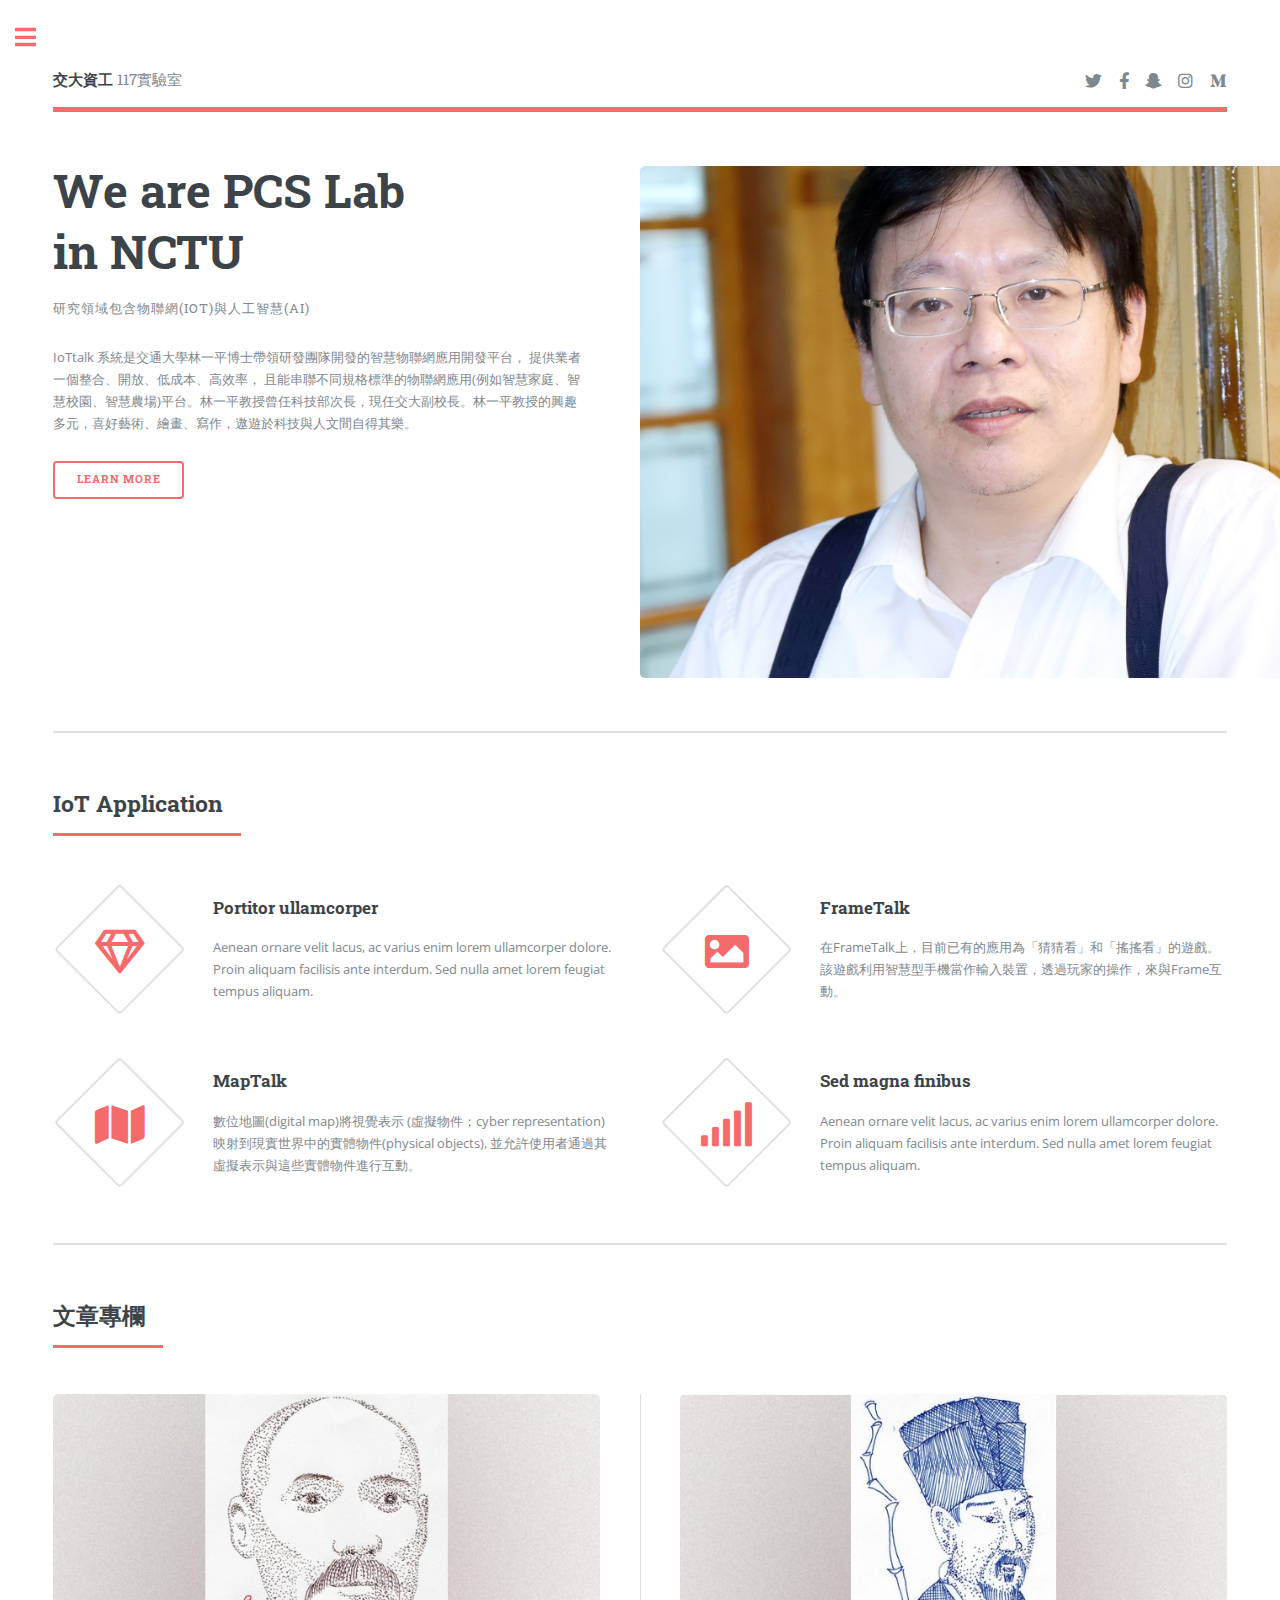
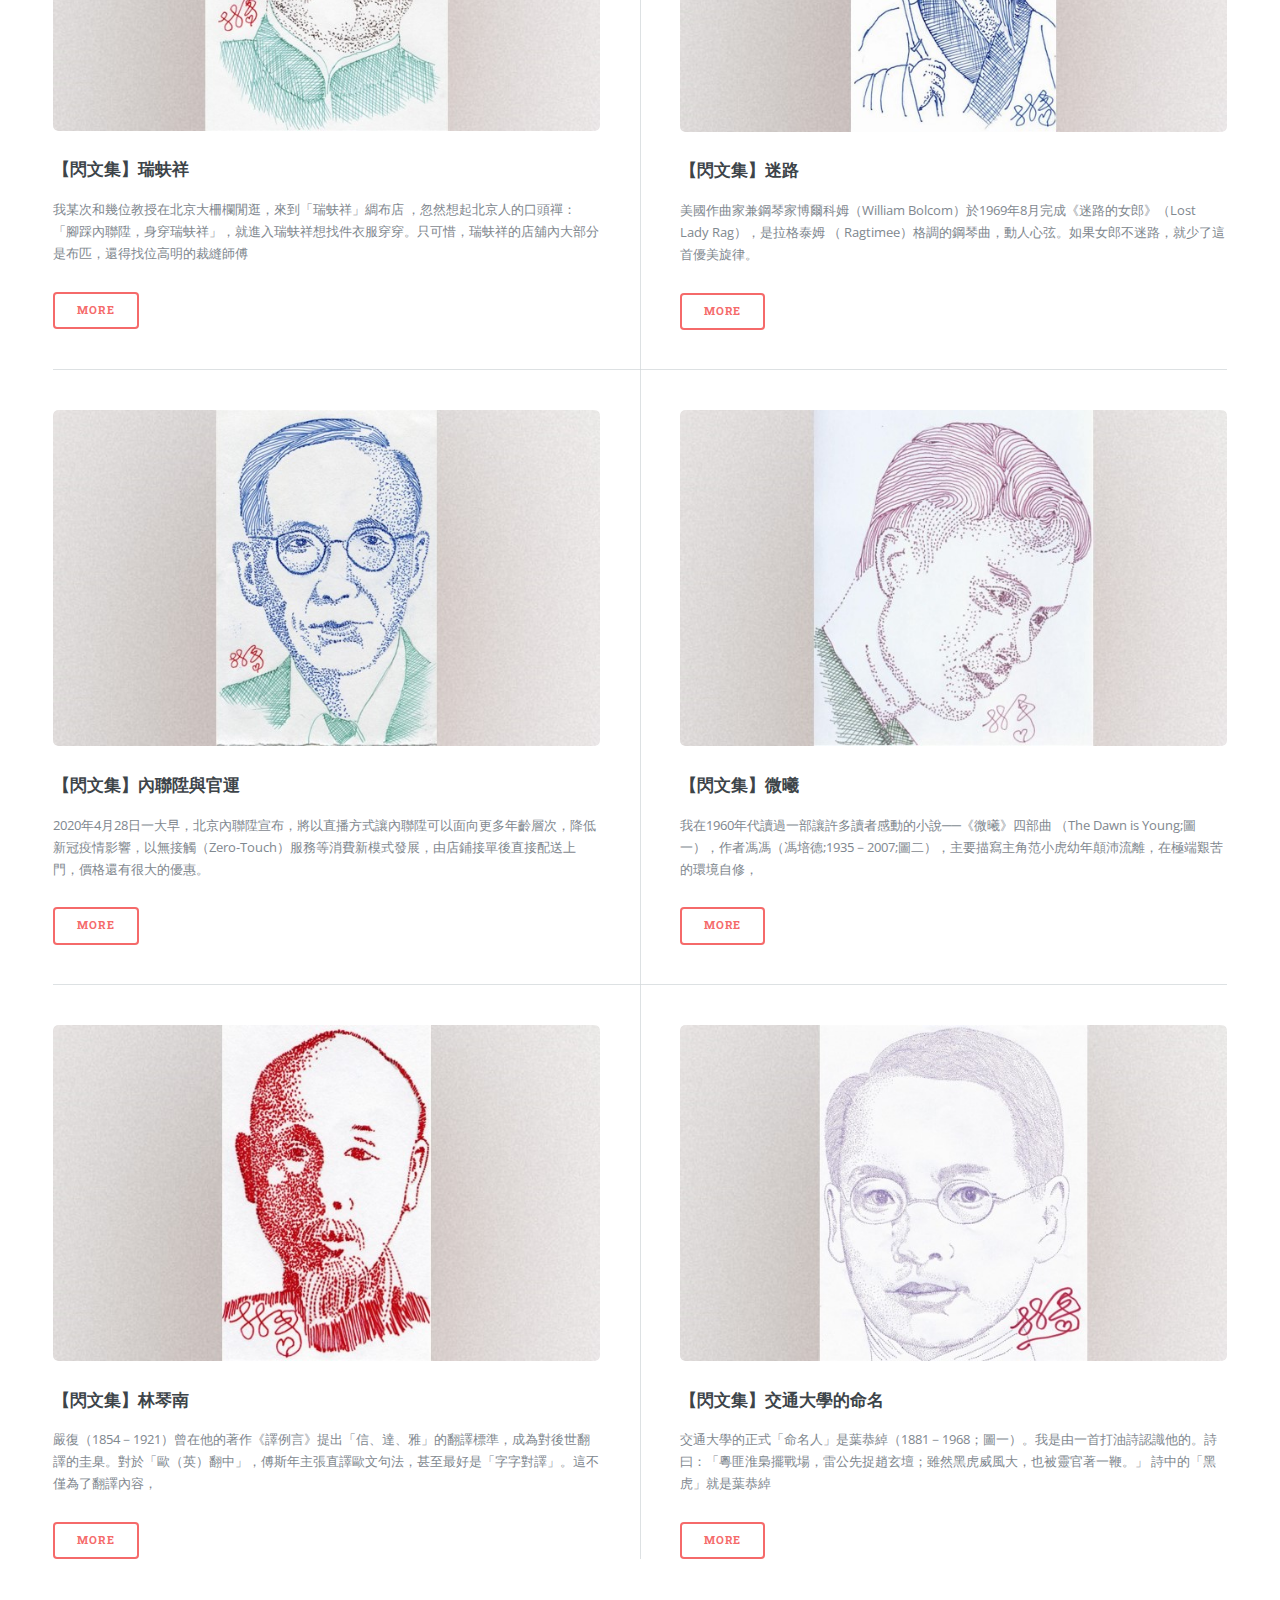
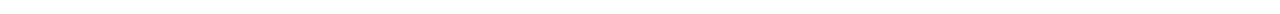
==== html5up-editorial/index.html @ 846e06b4 "lab web demo" ====
<!DOCTYPE HTML>
<!--
	Editorial by HTML5 UP
	html5up.net | @ajlkn
	Free for personal and commercial use under the CCA 3.0 license (html5up.net/license)
-->
<html>
	<head>
		<title>Lab117 Website</title>
		<meta charset="utf-8" />
		<meta name="viewport" content="width=device-width, initial-scale=1, user-scalable=no" />
		<link rel="stylesheet" href="assets/css/main.css" />
	</head>
	<body class="is-preload">

		<!-- Wrapper -->
			<div id="wrapper">

				<!-- Main -->
					<div id="main">
						<div class="inner">

							<!-- Header -->
								<header id="header">
									<a href="index.html" class="logo"><strong>交大資工</strong> 117實驗室</a>
									<ul class="icons">
										<li><a href="#" class="icon brands fa-twitter"><span class="label">Twitter</span></a></li>
										<li><a href="#" class="icon brands fa-facebook-f"><span class="label">Facebook</span></a></li>
										<li><a href="#" class="icon brands fa-snapchat-ghost"><span class="label">Snapchat</span></a></li>
										<li><a href="#" class="icon brands fa-instagram"><span class="label">Instagram</span></a></li>
										<li><a href="#" class="icon brands fa-medium-m"><span class="label">Medium</span></a></li>
									</ul>
								</header>

							<!-- Banner -->
								<section id="banner">
									<div class="content">
										<header>
											<h1>We are PCS Lab<br />
											in NCTU</h1>
											<p>研究領域包含物聯網(IoT)與人工智慧(AI)</p>
										</header>
										<p>IoTtalk 系統是交通大學林一平博士帶領研發團隊開發的智慧物聯網應用開發平台， 提供業者一個整合、開放、低成本、高效率， 且能串聯不同規格標準的物聯網應用(例如智慧家庭、智慧校園、智慧農場)平台。林一平教授曾任科技部次長，現任交大副校長。林一平教授的興趣多元，喜好藝術、繪畫、寫作，遨遊於科技與人文間自得其樂。</p>
										<ul class="actions">
											<li><a href="https://iottalk.vip/0/" class="button big">Learn More</a></li>
										</ul>
									</div>
									<span class="image object">
										<!--img src="images/pic10.jpg" style="width:736px;height:512px" alt="" /-->
										<img src="images/liny.jpg" style="width:736px;height:512px" alt="" />
									</span>
								</section>

							<!-- Section -->
								<section>
									<header class="major">
										<h2>IoT Application</h2>
									</header>
									<div class="features">
										<article>
											<span class="icon fa-gem"></span>
											<div class="content">
												<h3>Portitor ullamcorper</h3>
												<p>Aenean ornare velit lacus, ac varius enim lorem ullamcorper dolore. Proin aliquam facilisis ante interdum. Sed nulla amet lorem feugiat tempus aliquam.</p>
											</div>
										</article>
										<article>
											<span class="icon solid fa-image"></span>
											<div class="content">
												<h3>FrameTalk</h3>
												<p>在FrameTalk上，目前已有的應用為「猜猜看」和「搖搖看」的遊戲。該遊戲利用智慧型手機當作輸入裝置，透過玩家的操作，來與Frame互動。</p>
											</div>
										</article>
										<article>
											<span class="icon solid fa-map"></span>
											<div class="content">
												<h3>MapTalk</h3>
												<p>數位地圖(digital map)將視覺表示 (虛擬物件；cyber representation) 映射到現實世界中的實體物件(physical objects), 並允許使用者通過其虛擬表示與這些實體物件進行互動。</p>
											</div>
										</article>
										<article>
											<span class="icon solid fa-signal"></span>
											<div class="content">
												<h3>Sed magna finibus</h3>
												<p>Aenean ornare velit lacus, ac varius enim lorem ullamcorper dolore. Proin aliquam facilisis ante interdum. Sed nulla amet lorem feugiat tempus aliquam.</p>
											</div>
										</article>
									</div>
								</section>

							<!-- Section -->
								<section>
									<header class="major">
										<h2>文章專欄</h2>
									</header>
									<div class="posts">
										<article>
											<a href="https://www.merit-times.com.tw/NewsPage.aspx?unid=592078" class="image"><img src="images/article1.jpg" alt="" /></a>
											<h3>【閃文集】瑞蚨祥</h3>
											<p>我某次和幾位教授在北京大柵欄閒逛，來到「瑞蚨祥」綢布店 ，忽然想起北京人的口頭禪：「腳踩內聯陞，身穿瑞蚨祥」，就進入瑞蚨祥想找件衣服穿穿。只可惜，瑞蚨祥的店舖內大部分是布匹，還得找位高明的裁縫師傅</p>
											<ul class="actions">
												<li><a href="https://www.merit-times.com.tw/NewsPage.aspx?unid=592078" class="button">More</a></li>
											</ul>
										</article>
										<article>
											<a href="https://www.merit-times.com.tw/NewsPage.aspx?unid=591292" class="image"><img src="images/article2.jpg" alt="" /></a>
											<h3>【閃文集】迷路</h3>
											<p>美國作曲家兼鋼琴家博爾科姆（William Bolcom）於1969年8月完成《迷路的女郎》（Lost Lady Rag），是拉格泰姆 （ Ragtimee）格調的鋼琴曲，動人心弦。如果女郎不迷路，就少了這首優美旋律。</p>
											<ul class="actions">
												<li><a href="https://www.merit-times.com.tw/NewsPage.aspx?unid=591292" class="button">More</a></li>
											</ul>
										</article>
										<article>
											<a href="https://www.merit-times.com.tw/NewsPage.aspx?unid=590619" class="image"><img src="images/article3.jpg" alt="" /></a>
											<h3>【閃文集】內聯陞與官運</h3>
											<p>2020年4月28日一大早，北京內聯陞宣布，將以直播方式讓內聯陞可以面向更多年齡層次，降低新冠疫情影響，以無接觸（Zero-Touch）服務等消費新模式發展，由店鋪接單後直接配送上門，價格還有很大的優惠。</p>
											<ul class="actions">
												<li><a href="https://www.merit-times.com.tw/NewsPage.aspx?unid=590619" class="button">More</a></li>
											</ul>
										</article>
										<article>
											<a href="https://www.merit-times.com.tw/NewsPage.aspx?unid=589877" class="image"><img src="images/article4.jpg" alt="" /></a>
											<h3>【閃文集】微曦</h3>
											<p>我在1960年代讀過一部讓許多讀者感動的小說──《微曦》四部曲 （The Dawn is Young;圖一），作者馮馮（馮培德;1935－2007;圖二），主要描寫主角范小虎幼年顛沛流離，在極端艱苦的環境自修，</p>
											<ul class="actions">
												<li><a href="https://www.merit-times.com.tw/NewsPage.aspx?unid=589877" class="button">More</a></li>
											</ul>
										</article>
										<article>
											<a href="https://www.merit-times.com.tw/NewsPage.aspx?unid=589188" class="image"><img src="images/article5.jpg" alt="" /></a>
											<h3>【閃文集】林琴南</h3>
											<p>嚴復（1854－1921）曾在他的著作《譯例言》提出「信、達、雅」的翻譯標準，成為對後世翻譯的圭臬。對於「歐（英）翻中」，傅斯年主張直譯歐文句法，甚至最好是「字字對譯」。這不僅為了翻譯內容，</p>
											<ul class="actions">
												<li><a href="https://www.merit-times.com.tw/NewsPage.aspx?unid=589188" class="button">More</a></li>
											</ul>
										</article>
										<article>
											<a href="https://www.merit-times.com.tw/NewsPage.aspx?unid=588358" class="image"><img src="images/article6.jpg" alt="" /></a>
											<h3>【閃文集】交通大學的命名</h3>
											<p>交通大學的正式「命名人」是葉恭綽（1881－1968；圖一）。我是由一首打油詩認識他的。詩曰：「粵匪淮梟擺戰場，雷公先捉趙玄壇；雖然黑虎威風大，也被靈官著一鞭。」 詩中的「黑虎」就是葉恭綽</p>
											<ul class="actions">
												<li><a href="https://www.merit-times.com.tw/NewsPage.aspx?unid=588358" class="button">More</a></li>
											</ul>
										</article>
									</div>
								</section>

						</div>
					</div>

				<!-- Sidebar -->
					<div id="sidebar">
						<div class="inner">

							<!-- Search -->
								<section id="search" class="alt">
									<form method="post" action="#">
										<input type="text" name="query" id="query" placeholder="Search" />
									</form>
								</section>

							<!-- Menu -->
								<nav id="menu">
									<header class="major">
										<h2>Menu</h2>
									</header>
									<ul>
										<li><a href="index.html">Homepage</a></li>
										<li><a href="generic.html">Generic</a></li>
										<li><a href="elements.html">Elements</a></li>
										<li>
											<span class="opener">Submenu</span>
											<ul>
												<li><a href="#">Lorem Dolor</a></li>
												<li><a href="#">Ipsum Adipiscing</a></li>
												<li><a href="#">Tempus Magna</a></li>
												<li><a href="#">Feugiat Veroeros</a></li>
											</ul>
										</li>
										<li><a href="#">Etiam Dolore</a></li>
										<li><a href="#">Adipiscing</a></li>
										<li>
											<span class="opener">Another Submenu</span>
											<ul>
												<li><a href="#">Lorem Dolor</a></li>
												<li><a href="#">Ipsum Adipiscing</a></li>
												<li><a href="#">Tempus Magna</a></li>
												<li><a href="#">Feugiat Veroeros</a></li>
											</ul>
										</li>
										<li><a href="#">Maximus Erat</a></li>
										<li><a href="#">Sapien Mauris</a></li>
										<li><a href="#">Amet Lacinia</a></li>
									</ul>
								</nav>

							<!-- Section -->
								<section>
									<header class="major">
										<h2>Ante interdum</h2>
									</header>
									<div class="mini-posts">
										<article>
											<a href="#" class="image"><img src="images/pic07.jpg" alt="" /></a>
											<p>Aenean ornare velit lacus, ac varius enim lorem ullamcorper dolore aliquam.</p>
										</article>
										<article>
											<a href="#" class="image"><img src="images/pic08.jpg" alt="" /></a>
											<p>Aenean ornare velit lacus, ac varius enim lorem ullamcorper dolore aliquam.</p>
										</article>
										<article>
											<a href="#" class="image"><img src="images/pic09.jpg" alt="" /></a>
											<p>Aenean ornare velit lacus, ac varius enim lorem ullamcorper dolore aliquam.</p>
										</article>
									</div>
									<ul class="actions">
										<li><a href="#" class="button">More</a></li>
									</ul>
								</section>

							<!-- Section -->
								<section>
									<header class="major">
										<h2>Get in touch</h2>
									</header>
									<p>Sed varius enim lorem ullamcorper dolore aliquam aenean ornare velit lacus, ac varius enim lorem ullamcorper dolore. Proin sed aliquam facilisis ante interdum. Sed nulla amet lorem feugiat tempus aliquam.</p>
									<ul class="contact">
										<li class="icon solid fa-envelope"><a href="#">information@untitled.tld</a></li>
										<li class="icon solid fa-phone">(000) 000-0000</li>
										<li class="icon solid fa-home">1234 Somewhere Road #8254<br />
										Nashville, TN 00000-0000</li>
									</ul>
								</section>

							<!-- Footer -->
								<footer id="footer">
									<p class="copyright">&copy; Untitled. All rights reserved. Demo Images: <a href="https://unsplash.com">Unsplash</a>. Design: <a href="https://html5up.net">HTML5 UP</a>.</p>
								</footer>

						</div>
					</div>

			</div>

		<!-- Scripts -->
			<script src="assets/js/jquery.min.js"></script>
			<script src="assets/js/browser.min.js"></script>
			<script src="assets/js/breakpoints.min.js"></script>
			<script src="assets/js/util.js"></script>
			<script src="assets/js/main.js"></script>

	</body>
</html>
---- html5up-editorial/assets/css/main.css ----
@import url(fontawesome-all.min.css);
@import url("https://fonts.googleapis.com/css?family=Open+Sans:400,600,400italic,600italic|Roboto+Slab:400,700");
/*
	Editorial by HTML5 UP
	html5up.net | @ajlkn
	Free for personal and commercial use under the CCA 3.0 license (html5up.net/license)
*/
html, body, div, span, applet, object,
iframe, h1, h2, h3, h4, h5, h6, p, blockquote,
pre, a, abbr, acronym, address, big, cite,
code, del, dfn, em, img, ins, kbd, q, s, samp,
small, strike, strong, sub, sup, tt, var, b,
u, i, center, dl, dt, dd, ol, ul, li, fieldset,
form, label, legend, table, caption, tbody,
tfoot, thead, tr, th, td, article, aside,
canvas, details, embed, figure, figcaption,
footer, header, hgroup, menu, nav, output, ruby,
section, summary, time, mark, audio, video {
  margin: 0;
  padding: 0;
  border: 0;
  font-size: 100%;
  font: inherit;
  vertical-align: baseline; }

article, aside, details, figcaption, figure,
footer, header, hgroup, menu, nav, section {
  display: block; }

body {
  line-height: 1; }

ol, ul {
  list-style: none; }

blockquote, q {
  quotes: none; }
  blockquote:before, blockquote:after, q:before, q:after {
    content: '';
    content: none; }

table {
  border-collapse: collapse;
  border-spacing: 0; }

body {
  -webkit-text-size-adjust: none; }

mark {
  background-color: transparent;
  color: inherit; }

input::-moz-focus-inner {
  border: 0;
  padding: 0; }

input, select, textarea {
  -moz-appearance: none;
  -webkit-appearance: none;
  -ms-appearance: none;
  appearance: none; }

/* Basic */
@-ms-viewport {
  width: device-width; }

body {
  -ms-overflow-style: scrollbar; }

@media screen and (max-width: 480px) {
  html, body {
    min-width: 320px; } }

html {
  box-sizing: border-box; }

*, *:before, *:after {
  box-sizing: inherit; }

body {
  background: #ffffff; }
  body.is-preload *, body.is-preload *:before, body.is-preload *:after, body.is-resizing *, body.is-resizing *:before, body.is-resizing *:after {
    -moz-animation: none !important;
    -webkit-animation: none !important;
    -ms-animation: none !important;
    animation: none !important;
    -moz-transition: none !important;
    -webkit-transition: none !important;
    -ms-transition: none !important;
    transition: none !important; }

/* Type */
body, input, select, textarea {
  color: #7f888f;
  font-family: "Open Sans", sans-serif;
  font-size: 13pt;
  font-weight: 400;
  line-height: 1.65; }
  @media screen and (max-width: 1680px) {
    body, input, select, textarea {
      font-size: 11pt; } }
  @media screen and (max-width: 1280px) {
    body, input, select, textarea {
      font-size: 10pt; } }
  @media screen and (max-width: 360px) {
    body, input, select, textarea {
      font-size: 9pt; } }

a {
  -moz-transition: color 0.2s ease-in-out, border-bottom-color 0.2s ease-in-out;
  -webkit-transition: color 0.2s ease-in-out, border-bottom-color 0.2s ease-in-out;
  -ms-transition: color 0.2s ease-in-out, border-bottom-color 0.2s ease-in-out;
  transition: color 0.2s ease-in-out, border-bottom-color 0.2s ease-in-out;
  border-bottom: dotted 1px;
  color: #f56a6a;
  text-decoration: none; }
  a:hover {
    border-bottom-color: #f56a6a;
    color: #f56a6a !important; }
    a:hover strong {
      color: inherit; }

strong, b {
  color: #3d4449;
  font-weight: 600; }

em, i {
  font-style: italic; }

p {
  margin: 0 0 2em 0; }

h1, h2, h3, h4, h5, h6 {
  color: #3d4449;
  font-family: "Roboto Slab", serif;
  font-weight: 700;
  line-height: 1.5;
  margin: 0 0 1em 0; }
  h1 a, h2 a, h3 a, h4 a, h5 a, h6 a {
    color: inherit;
    text-decoration: none;
    border-bottom: 0; }

h1 {
  font-size: 4em;
  margin: 0 0 0.5em 0;
  line-height: 1.3; }

h2 {
  font-size: 1.75em; }

h3 {
  font-size: 1.25em; }

h4 {
  font-size: 1.1em; }

h5 {
  font-size: 0.9em; }

h6 {
  font-size: 0.7em; }

@media screen and (max-width: 1680px) {
  h1 {
    font-size: 3.5em; } }

@media screen and (max-width: 980px) {
  h1 {
    font-size: 3.25em; } }

@media screen and (max-width: 736px) {
  h1 {
    font-size: 2em;
    line-height: 1.4; }
  h2 {
    font-size: 1.5em; } }

sub {
  font-size: 0.8em;
  position: relative;
  top: 0.5em; }

sup {
  font-size: 0.8em;
  position: relative;
  top: -0.5em; }

blockquote {
  border-left: solid 3px rgba(210, 215, 217, 0.75);
  font-style: italic;
  margin: 0 0 2em 0;
  padding: 0.5em 0 0.5em 2em; }

code {
  background: rgba(230, 235, 237, 0.25);
  border-radius: 0.375em;
  border: solid 1px rgba(210, 215, 217, 0.75);
  font-family: "Courier New", monospace;
  font-size: 0.9em;
  margin: 0 0.25em;
  padding: 0.25em 0.65em; }

pre {
  -webkit-overflow-scrolling: touch;
  font-family: "Courier New", monospace;
  font-size: 0.9em;
  margin: 0 0 2em 0; }
  pre code {
    display: block;
    line-height: 1.75;
    padding: 1em 1.5em;
    overflow-x: auto; }

hr {
  border: 0;
  border-bottom: solid 1px rgba(210, 215, 217, 0.75);
  margin: 2em 0; }
  hr.major {
    margin: 3em 0; }

.align-left {
  text-align: left; }

.align-center {
  text-align: center; }

.align-right {
  text-align: right; }

/* Row */
.row {
  display: flex;
  flex-wrap: wrap;
  box-sizing: border-box;
  align-items: stretch; }
  .row > * {
    box-sizing: border-box; }
  .row.gtr-uniform > * > :last-child {
    margin-bottom: 0; }
  .row.aln-left {
    justify-content: flex-start; }
  .row.aln-center {
    justify-content: center; }
  .row.aln-right {
    justify-content: flex-end; }
  .row.aln-top {
    align-items: flex-start; }
  .row.aln-middle {
    align-items: center; }
  .row.aln-bottom {
    align-items: flex-end; }
  .row > .imp {
    order: -1; }
  .row > .col-1 {
    width: 8.33333%; }
  .row > .off-1 {
    margin-left: 8.33333%; }
  .row > .col-2 {
    width: 16.66667%; }
  .row > .off-2 {
    margin-left: 16.66667%; }
  .row > .col-3 {
    width: 25%; }
  .row > .off-3 {
    margin-left: 25%; }
  .row > .col-4 {
    width: 33.33333%; }
  .row > .off-4 {
    margin-left: 33.33333%; }
  .row > .col-5 {
    width: 41.66667%; }
  .row > .off-5 {
    margin-left: 41.66667%; }
  .row > .col-6 {
    width: 50%; }
  .row > .off-6 {
    margin-left: 50%; }
  .row > .col-7 {
    width: 58.33333%; }
  .row > .off-7 {
    margin-left: 58.33333%; }
  .row > .col-8 {
    width: 66.66667%; }
  .row > .off-8 {
    margin-left: 66.66667%; }
  .row > .col-9 {
    width: 75%; }
  .row > .off-9 {
    margin-left: 75%; }
  .row > .col-10 {
    width: 83.33333%; }
  .row > .off-10 {
    margin-left: 83.33333%; }
  .row > .col-11 {
    width: 91.66667%; }
  .row > .off-11 {
    margin-left: 91.66667%; }
  .row > .col-12 {
    width: 100%; }
  .row > .off-12 {
    margin-left: 100%; }
  .row.gtr-0 {
    margin-top: 0;
    margin-left: 0em; }
    .row.gtr-0 > * {
      padding: 0 0 0 0em; }
    .row.gtr-0.gtr-uniform {
      margin-top: 0em; }
      .row.gtr-0.gtr-uniform > * {
        padding-top: 0em; }
  .row.gtr-25 {
    margin-top: 0;
    margin-left: -0.375em; }
    .row.gtr-25 > * {
      padding: 0 0 0 0.375em; }
    .row.gtr-25.gtr-uniform {
      margin-top: -0.375em; }
      .row.gtr-25.gtr-uniform > * {
        padding-top: 0.375em; }
  .row.gtr-50 {
    margin-top: 0;
    margin-left: -0.75em; }
    .row.gtr-50 > * {
      padding: 0 0 0 0.75em; }
    .row.gtr-50.gtr-uniform {
      margin-top: -0.75em; }
      .row.gtr-50.gtr-uniform > * {
        padding-top: 0.75em; }
  .row {
    margin-top: 0;
    margin-left: -1.5em; }
    .row > * {
      padding: 0 0 0 1.5em; }
    .row.gtr-uniform {
      margin-top: -1.5em; }
      .row.gtr-uniform > * {
        padding-top: 1.5em; }
  .row.gtr-150 {
    margin-top: 0;
    margin-left: -2.25em; }
    .row.gtr-150 > * {
      padding: 0 0 0 2.25em; }
    .row.gtr-150.gtr-uniform {
      margin-top: -2.25em; }
      .row.gtr-150.gtr-uniform > * {
        padding-top: 2.25em; }
  .row.gtr-200 {
    margin-top: 0;
    margin-left: -3em; }
    .row.gtr-200 > * {
      padding: 0 0 0 3em; }
    .row.gtr-200.gtr-uniform {
      margin-top: -3em; }
      .row.gtr-200.gtr-uniform > * {
        padding-top: 3em; }
  @media screen and (max-width: 1680px) {
    .row {
      display: flex;
      flex-wrap: wrap;
      box-sizing: border-box;
      align-items: stretch; }
      .row > * {
        box-sizing: border-box; }
      .row.gtr-uniform > * > :last-child {
        margin-bottom: 0; }
      .row.aln-left {
        justify-content: flex-start; }
      .row.aln-center {
        justify-content: center; }
      .row.aln-right {
        justify-content: flex-end; }
      .row.aln-top {
        align-items: flex-start; }
      .row.aln-middle {
        align-items: center; }
      .row.aln-bottom {
        align-items: flex-end; }
      .row > .imp-xlarge {
        order: -1; }
      .row > .col-1-xlarge {
        width: 8.33333%; }
      .row > .off-1-xlarge {
        margin-left: 8.33333%; }
      .row > .col-2-xlarge {
        width: 16.66667%; }
      .row > .off-2-xlarge {
        margin-left: 16.66667%; }
      .row > .col-3-xlarge {
        width: 25%; }
      .row > .off-3-xlarge {
        margin-left: 25%; }
      .row > .col-4-xlarge {
        width: 33.33333%; }
      .row > .off-4-xlarge {
        margin-left: 33.33333%; }
      .row > .col-5-xlarge {
        width: 41.66667%; }
      .row > .off-5-xlarge {
        margin-left: 41.66667%; }
      .row > .col-6-xlarge {
        width: 50%; }
      .row > .off-6-xlarge {
        margin-left: 50%; }
      .row > .col-7-xlarge {
        width: 58.33333%; }
      .row > .off-7-xlarge {
        margin-left: 58.33333%; }
      .row > .col-8-xlarge {
        width: 66.66667%; }
      .row > .off-8-xlarge {
        margin-left: 66.66667%; }
      .row > .col-9-xlarge {
        width: 75%; }
      .row > .off-9-xlarge {
        margin-left: 75%; }
      .row > .col-10-xlarge {
        width: 83.33333%; }
      .row > .off-10-xlarge {
        margin-left: 83.33333%; }
      .row > .col-11-xlarge {
        width: 91.66667%; }
      .row > .off-11-xlarge {
        margin-left: 91.66667%; }
      .row > .col-12-xlarge {
        width: 100%; }
      .row > .off-12-xlarge {
        margin-left: 100%; }
      .row.gtr-0 {
        margin-top: 0;
        margin-left: 0em; }
        .row.gtr-0 > * {
          padding: 0 0 0 0em; }
        .row.gtr-0.gtr-uniform {
          margin-top: 0em; }
          .row.gtr-0.gtr-uniform > * {
            padding-top: 0em; }
      .row.gtr-25 {
        margin-top: 0;
        margin-left: -0.375em; }
        .row.gtr-25 > * {
          padding: 0 0 0 0.375em; }
        .row.gtr-25.gtr-uniform {
          margin-top: -0.375em; }
          .row.gtr-25.gtr-uniform > * {
            padding-top: 0.375em; }
      .row.gtr-50 {
        margin-top: 0;
        margin-left: -0.75em; }
        .row.gtr-50 > * {
          padding: 0 0 0 0.75em; }
        .row.gtr-50.gtr-uniform {
          margin-top: -0.75em; }
          .row.gtr-50.gtr-uniform > * {
            padding-top: 0.75em; }
      .row {
        margin-top: 0;
        margin-left: -1.5em; }
        .row > * {
          padding: 0 0 0 1.5em; }
        .row.gtr-uniform {
          margin-top: -1.5em; }
          .row.gtr-uniform > * {
            padding-top: 1.5em; }
      .row.gtr-150 {
        margin-top: 0;
        margin-left: -2.25em; }
        .row.gtr-150 > * {
          padding: 0 0 0 2.25em; }
        .row.gtr-150.gtr-uniform {
          margin-top: -2.25em; }
          .row.gtr-150.gtr-uniform > * {
            padding-top: 2.25em; }
      .row.gtr-200 {
        margin-top: 0;
        margin-left: -3em; }
        .row.gtr-200 > * {
          padding: 0 0 0 3em; }
        .row.gtr-200.gtr-uniform {
          margin-top: -3em; }
          .row.gtr-200.gtr-uniform > * {
            padding-top: 3em; } }
  @media screen and (max-width: 1280px) {
    .row {
      display: flex;
      flex-wrap: wrap;
      box-sizing: border-box;
      align-items: stretch; }
      .row > * {
        box-sizing: border-box; }
      .row.gtr-uniform > * > :last-child {
        margin-bottom: 0; }
      .row.aln-left {
        justify-content: flex-start; }
      .row.aln-center {
        justify-content: center; }
      .row.aln-right {
        justify-content: flex-end; }
      .row.aln-top {
        align-items: flex-start; }
      .row.aln-middle {
        align-items: center; }
      .row.aln-bottom {
        align-items: flex-end; }
      .row > .imp-large {
        order: -1; }
      .row > .col-1-large {
        width: 8.33333%; }
      .row > .off-1-large {
        margin-left: 8.33333%; }
      .row > .col-2-large {
        width: 16.66667%; }
      .row > .off-2-large {
        margin-left: 16.66667%; }
      .row > .col-3-large {
        width: 25%; }
      .row > .off-3-large {
        margin-left: 25%; }
      .row > .col-4-large {
        width: 33.33333%; }
      .row > .off-4-large {
        margin-left: 33.33333%; }
      .row > .col-5-large {
        width: 41.66667%; }
      .row > .off-5-large {
        margin-left: 41.66667%; }
      .row > .col-6-large {
        width: 50%; }
      .row > .off-6-large {
        margin-left: 50%; }
      .row > .col-7-large {
        width: 58.33333%; }
      .row > .off-7-large {
        margin-left: 58.33333%; }
      .row > .col-8-large {
        width: 66.66667%; }
      .row > .off-8-large {
        margin-left: 66.66667%; }
      .row > .col-9-large {
        width: 75%; }
      .row > .off-9-large {
        margin-left: 75%; }
      .row > .col-10-large {
        width: 83.33333%; }
      .row > .off-10-large {
        margin-left: 83.33333%; }
      .row > .col-11-large {
        width: 91.66667%; }
      .row > .off-11-large {
        margin-left: 91.66667%; }
      .row > .col-12-large {
        width: 100%; }
      .row > .off-12-large {
        margin-left: 100%; }
      .row.gtr-0 {
        margin-top: 0;
        margin-left: 0em; }
        .row.gtr-0 > * {
          padding: 0 0 0 0em; }
        .row.gtr-0.gtr-uniform {
          margin-top: 0em; }
          .row.gtr-0.gtr-uniform > * {
            padding-top: 0em; }
      .row.gtr-25 {
        margin-top: 0;
        margin-left: -0.375em; }
        .row.gtr-25 > * {
          padding: 0 0 0 0.375em; }
        .row.gtr-25.gtr-uniform {
          margin-top: -0.375em; }
          .row.gtr-25.gtr-uniform > * {
            padding-top: 0.375em; }
      .row.gtr-50 {
        margin-top: 0;
        margin-left: -0.75em; }
        .row.gtr-50 > * {
          padding: 0 0 0 0.75em; }
        .row.gtr-50.gtr-uniform {
          margin-top: -0.75em; }
          .row.gtr-50.gtr-uniform > * {
            padding-top: 0.75em; }
      .row {
        margin-top: 0;
        margin-left: -1.5em; }
        .row > * {
          padding: 0 0 0 1.5em; }
        .row.gtr-uniform {
          margin-top: -1.5em; }
          .row.gtr-uniform > * {
            padding-top: 1.5em; }
      .row.gtr-150 {
        margin-top: 0;
        margin-left: -2.25em; }
        .row.gtr-150 > * {
          padding: 0 0 0 2.25em; }
        .row.gtr-150.gtr-uniform {
          margin-top: -2.25em; }
          .row.gtr-150.gtr-uniform > * {
            padding-top: 2.25em; }
      .row.gtr-200 {
        margin-top: 0;
        margin-left: -3em; }
        .row.gtr-200 > * {
          padding: 0 0 0 3em; }
        .row.gtr-200.gtr-uniform {
          margin-top: -3em; }
          .row.gtr-200.gtr-uniform > * {
            padding-top: 3em; } }
  @media screen and (max-width: 980px) {
    .row {
      display: flex;
      flex-wrap: wrap;
      box-sizing: border-box;
      align-items: stretch; }
      .row > * {
        box-sizing: border-box; }
      .row.gtr-uniform > * > :last-child {
        margin-bottom: 0; }
      .row.aln-left {
        justify-content: flex-start; }
      .row.aln-center {
        justify-content: center; }
      .row.aln-right {
        justify-content: flex-end; }
      .row.aln-top {
        align-items: flex-start; }
      .row.aln-middle {
        align-items: center; }
      .row.aln-bottom {
        align-items: flex-end; }
      .row > .imp-medium {
        order: -1; }
      .row > .col-1-medium {
        width: 8.33333%; }
      .row > .off-1-medium {
        margin-left: 8.33333%; }
      .row > .col-2-medium {
        width: 16.66667%; }
      .row > .off-2-medium {
        margin-left: 16.66667%; }
      .row > .col-3-medium {
        width: 25%; }
      .row > .off-3-medium {
        margin-left: 25%; }
      .row > .col-4-medium {
        width: 33.33333%; }
      .row > .off-4-medium {
        margin-left: 33.33333%; }
      .row > .col-5-medium {
        width: 41.66667%; }
      .row > .off-5-medium {
        margin-left: 41.66667%; }
      .row > .col-6-medium {
        width: 50%; }
      .row > .off-6-medium {
        margin-left: 50%; }
      .row > .col-7-medium {
        width: 58.33333%; }
      .row > .off-7-medium {
        margin-left: 58.33333%; }
      .row > .col-8-medium {
        width: 66.66667%; }
      .row > .off-8-medium {
        margin-left: 66.66667%; }
      .row > .col-9-medium {
        width: 75%; }
      .row > .off-9-medium {
        margin-left: 75%; }
      .row > .col-10-medium {
        width: 83.33333%; }
      .row > .off-10-medium {
        margin-left: 83.33333%; }
      .row > .col-11-medium {
        width: 91.66667%; }
      .row > .off-11-medium {
        margin-left: 91.66667%; }
      .row > .col-12-medium {
        width: 100%; }
      .row > .off-12-medium {
        margin-left: 100%; }
      .row.gtr-0 {
        margin-top: 0;
        margin-left: 0em; }
        .row.gtr-0 > * {
          padding: 0 0 0 0em; }
        .row.gtr-0.gtr-uniform {
          margin-top: 0em; }
          .row.gtr-0.gtr-uniform > * {
            padding-top: 0em; }
      .row.gtr-25 {
        margin-top: 0;
        margin-left: -0.375em; }
        .row.gtr-25 > * {
          padding: 0 0 0 0.375em; }
        .row.gtr-25.gtr-uniform {
          margin-top: -0.375em; }
          .row.gtr-25.gtr-uniform > * {
            padding-top: 0.375em; }
      .row.gtr-50 {
        margin-top: 0;
        margin-left: -0.75em; }
        .row.gtr-50 > * {
          padding: 0 0 0 0.75em; }
        .row.gtr-50.gtr-uniform {
          margin-top: -0.75em; }
          .row.gtr-50.gtr-uniform > * {
            padding-top: 0.75em; }
      .row {
        margin-top: 0;
        margin-left: -1.5em; }
        .row > * {
          padding: 0 0 0 1.5em; }
        .row.gtr-uniform {
          margin-top: -1.5em; }
          .row.gtr-uniform > * {
            padding-top: 1.5em; }
      .row.gtr-150 {
        margin-top: 0;
        margin-left: -2.25em; }
        .row.gtr-150 > * {
          padding: 0 0 0 2.25em; }
        .row.gtr-150.gtr-uniform {
          margin-top: -2.25em; }
          .row.gtr-150.gtr-uniform > * {
            padding-top: 2.25em; }
      .row.gtr-200 {
        margin-top: 0;
        margin-left: -3em; }
        .row.gtr-200 > * {
          padding: 0 0 0 3em; }
        .row.gtr-200.gtr-uniform {
          margin-top: -3em; }
          .row.gtr-200.gtr-uniform > * {
            padding-top: 3em; } }
  @media screen and (max-width: 736px) {
    .row {
      display: flex;
      flex-wrap: wrap;
      box-sizing: border-box;
      align-items: stretch; }
      .row > * {
        box-sizing: border-box; }
      .row.gtr-uniform > * > :last-child {
        margin-bottom: 0; }
      .row.aln-left {
        justify-content: flex-start; }
      .row.aln-center {
        justify-content: center; }
      .row.aln-right {
        justify-content: flex-end; }
      .row.aln-top {
        align-items: flex-start; }
      .row.aln-middle {
        align-items: center; }
      .row.aln-bottom {
        align-items: flex-end; }
      .row > .imp-small {
        order: -1; }
      .row > .col-1-small {
        width: 8.33333%; }
      .row > .off-1-small {
        margin-left: 8.33333%; }
      .row > .col-2-small {
        width: 16.66667%; }
      .row > .off-2-small {
        margin-left: 16.66667%; }
      .row > .col-3-small {
        width: 25%; }
      .row > .off-3-small {
        margin-left: 25%; }
      .row > .col-4-small {
        width: 33.33333%; }
      .row > .off-4-small {
        margin-left: 33.33333%; }
      .row > .col-5-small {
        width: 41.66667%; }
      .row > .off-5-small {
        margin-left: 41.66667%; }
      .row > .col-6-small {
        width: 50%; }
      .row > .off-6-small {
        margin-left: 50%; }
      .row > .col-7-small {
        width: 58.33333%; }
      .row > .off-7-small {
        margin-left: 58.33333%; }
      .row > .col-8-small {
        width: 66.66667%; }
      .row > .off-8-small {
        margin-left: 66.66667%; }
      .row > .col-9-small {
        width: 75%; }
      .row > .off-9-small {
        margin-left: 75%; }
      .row > .col-10-small {
        width: 83.33333%; }
      .row > .off-10-small {
        margin-left: 83.33333%; }
      .row > .col-11-small {
        width: 91.66667%; }
      .row > .off-11-small {
        margin-left: 91.66667%; }
      .row > .col-12-small {
        width: 100%; }
      .row > .off-12-small {
        margin-left: 100%; }
      .row.gtr-0 {
        margin-top: 0;
        margin-left: 0em; }
        .row.gtr-0 > * {
          padding: 0 0 0 0em; }
        .row.gtr-0.gtr-uniform {
          margin-top: 0em; }
          .row.gtr-0.gtr-uniform > * {
            padding-top: 0em; }
      .row.gtr-25 {
        margin-top: 0;
        margin-left: -0.375em; }
        .row.gtr-25 > * {
          padding: 0 0 0 0.375em; }
        .row.gtr-25.gtr-uniform {
          margin-top: -0.375em; }
          .row.gtr-25.gtr-uniform > * {
            padding-top: 0.375em; }
      .row.gtr-50 {
        margin-top: 0;
        margin-left: -0.75em; }
        .row.gtr-50 > * {
          padding: 0 0 0 0.75em; }
        .row.gtr-50.gtr-uniform {
          margin-top: -0.75em; }
          .row.gtr-50.gtr-uniform > * {
            padding-top: 0.75em; }
      .row {
        margin-top: 0;
        margin-left: -1.5em; }
        .row > * {
          padding: 0 0 0 1.5em; }
        .row.gtr-uniform {
          margin-top: -1.5em; }
          .row.gtr-uniform > * {
            padding-top: 1.5em; }
      .row.gtr-150 {
        margin-top: 0;
        margin-left: -2.25em; }
        .row.gtr-150 > * {
          padding: 0 0 0 2.25em; }
        .row.gtr-150.gtr-uniform {
          margin-top: -2.25em; }
          .row.gtr-150.gtr-uniform > * {
            padding-top: 2.25em; }
      .row.gtr-200 {
        margin-top: 0;
        margin-left: -3em; }
        .row.gtr-200 > * {
          padding: 0 0 0 3em; }
        .row.gtr-200.gtr-uniform {
          margin-top: -3em; }
          .row.gtr-200.gtr-uniform > * {
            padding-top: 3em; } }
  @media screen and (max-width: 480px) {
    .row {
      display: flex;
      flex-wrap: wrap;
      box-sizing: border-box;
      align-items: stretch; }
      .row > * {
        box-sizing: border-box; }
      .row.gtr-uniform > * > :last-child {
        margin-bottom: 0; }
      .row.aln-left {
        justify-content: flex-start; }
      .row.aln-center {
        justify-content: center; }
      .row.aln-right {
        justify-content: flex-end; }
      .row.aln-top {
        align-items: flex-start; }
      .row.aln-middle {
        align-items: center; }
      .row.aln-bottom {
        align-items: flex-end; }
      .row > .imp-xsmall {
        order: -1; }
      .row > .col-1-xsmall {
        width: 8.33333%; }
      .row > .off-1-xsmall {
        margin-left: 8.33333%; }
      .row > .col-2-xsmall {
        width: 16.66667%; }
      .row > .off-2-xsmall {
        margin-left: 16.66667%; }
      .row > .col-3-xsmall {
        width: 25%; }
      .row > .off-3-xsmall {
        margin-left: 25%; }
      .row > .col-4-xsmall {
        width: 33.33333%; }
      .row > .off-4-xsmall {
        margin-left: 33.33333%; }
      .row > .col-5-xsmall {
        width: 41.66667%; }
      .row > .off-5-xsmall {
        margin-left: 41.66667%; }
      .row > .col-6-xsmall {
        width: 50%; }
      .row > .off-6-xsmall {
        margin-left: 50%; }
      .row > .col-7-xsmall {
        width: 58.33333%; }
      .row > .off-7-xsmall {
        margin-left: 58.33333%; }
      .row > .col-8-xsmall {
        width: 66.66667%; }
      .row > .off-8-xsmall {
        margin-left: 66.66667%; }
      .row > .col-9-xsmall {
        width: 75%; }
      .row > .off-9-xsmall {
        margin-left: 75%; }
      .row > .col-10-xsmall {
        width: 83.33333%; }
      .row > .off-10-xsmall {
        margin-left: 83.33333%; }
      .row > .col-11-xsmall {
        width: 91.66667%; }
      .row > .off-11-xsmall {
        margin-left: 91.66667%; }
      .row > .col-12-xsmall {
        width: 100%; }
      .row > .off-12-xsmall {
        margin-left: 100%; }
      .row.gtr-0 {
        margin-top: 0;
        margin-left: 0em; }
        .row.gtr-0 > * {
          padding: 0 0 0 0em; }
        .row.gtr-0.gtr-uniform {
          margin-top: 0em; }
          .row.gtr-0.gtr-uniform > * {
            padding-top: 0em; }
      .row.gtr-25 {
        margin-top: 0;
        margin-left: -0.375em; }
        .row.gtr-25 > * {
          padding: 0 0 0 0.375em; }
        .row.gtr-25.gtr-uniform {
          margin-top: -0.375em; }
          .row.gtr-25.gtr-uniform > * {
            padding-top: 0.375em; }
      .row.gtr-50 {
        margin-top: 0;
        margin-left: -0.75em; }
        .row.gtr-50 > * {
          padding: 0 0 0 0.75em; }
        .row.gtr-50.gtr-uniform {
          margin-top: -0.75em; }
          .row.gtr-50.gtr-uniform > * {
            padding-top: 0.75em; }
      .row {
        margin-top: 0;
        margin-left: -1.5em; }
        .row > * {
          padding: 0 0 0 1.5em; }
        .row.gtr-uniform {
          margin-top: -1.5em; }
          .row.gtr-uniform > * {
            padding-top: 1.5em; }
      .row.gtr-150 {
        margin-top: 0;
        margin-left: -2.25em; }
        .row.gtr-150 > * {
          padding: 0 0 0 2.25em; }
        .row.gtr-150.gtr-uniform {
          margin-top: -2.25em; }
          .row.gtr-150.gtr-uniform > * {
            padding-top: 2.25em; }
      .row.gtr-200 {
        margin-top: 0;
        margin-left: -3em; }
        .row.gtr-200 > * {
          padding: 0 0 0 3em; }
        .row.gtr-200.gtr-uniform {
          margin-top: -3em; }
          .row.gtr-200.gtr-uniform > * {
            padding-top: 3em; } }

/* Section/Article */
section.special, article.special {
  text-align: center; }

header p {
  font-family: "Roboto Slab", serif;
  font-size: 1em;
  font-weight: 400;
  letter-spacing: 0.075em;
  margin-top: -0.5em;
  text-transform: uppercase; }

header.major > :last-child {
  border-bottom: solid 3px #f56a6a;
  display: inline-block;
  margin: 0 0 2em 0;
  padding: 0 0.75em 0.5em 0; }

header.main > :last-child {
  margin: 0 0 1em 0; }

/* Form */
form {
  margin: 0 0 2em 0; }

label {
  color: #3d4449;
  display: block;
  font-size: 0.9em;
  font-weight: 600;
  margin: 0 0 1em 0; }

input[type="text"],
input[type="password"],
input[type="email"],
input[type="tel"],
input[type="search"],
input[type="url"],
select,
textarea {
  -moz-appearance: none;
  -webkit-appearance: none;
  -ms-appearance: none;
  appearance: none;
  background: #ffffff;
  border-radius: 0.375em;
  border: none;
  border: solid 1px rgba(210, 215, 217, 0.75);
  color: inherit;
  display: block;
  outline: 0;
  padding: 0 1em;
  text-decoration: none;
  width: 100%; }
  input[type="text"]:invalid,
  input[type="password"]:invalid,
  input[type="email"]:invalid,
  input[type="tel"]:invalid,
  input[type="search"]:invalid,
  input[type="url"]:invalid,
  select:invalid,
  textarea:invalid {
    box-shadow: none; }
  input[type="text"]:focus,
  input[type="password"]:focus,
  input[type="email"]:focus,
  input[type="tel"]:focus,
  input[type="search"]:focus,
  input[type="url"]:focus,
  select:focus,
  textarea:focus {
    border-color: #f56a6a;
    box-shadow: 0 0 0 1px #f56a6a; }

select {
  background-image: url("data:image/svg+xml;charset=utf8,%3Csvg xmlns='http://www.w3.org/2000/svg' width='40' height='40' preserveAspectRatio='none' viewBox='0 0 40 40'%3E%3Cpath d='M9.4,12.3l10.4,10.4l10.4-10.4c0.2-0.2,0.5-0.4,0.9-0.4c0.3,0,0.6,0.1,0.9,0.4l3.3,3.3c0.2,0.2,0.4,0.5,0.4,0.9 c0,0.4-0.1,0.6-0.4,0.9L20.7,31.9c-0.2,0.2-0.5,0.4-0.9,0.4c-0.3,0-0.6-0.1-0.9-0.4L4.3,17.3c-0.2-0.2-0.4-0.5-0.4-0.9 c0-0.4,0.1-0.6,0.4-0.9l3.3-3.3c0.2-0.2,0.5-0.4,0.9-0.4S9.1,12.1,9.4,12.3z' fill='rgba(210, 215, 217, 0.75)' /%3E%3C/svg%3E");
  background-size: 1.25em;
  background-repeat: no-repeat;
  background-position: calc(100% - 1em) center;
  height: 2.75em;
  padding-right: 2.75em;
  text-overflow: ellipsis; }
  select option {
    color: #3d4449;
    background: #ffffff; }
  select:focus::-ms-value {
    background-color: transparent; }
  select::-ms-expand {
    display: none; }

input[type="text"],
input[type="password"],
input[type="email"],
input[type="tel"],
input[type="search"],
input[type="url"],
select {
  height: 2.75em; }

textarea {
  padding: 0.75em 1em; }

input[type="checkbox"],
input[type="radio"] {
  -moz-appearance: none;
  -webkit-appearance: none;
  -ms-appearance: none;
  appearance: none;
  display: block;
  float: left;
  margin-right: -2em;
  opacity: 0;
  width: 1em;
  z-index: -1; }
  input[type="checkbox"] + label,
  input[type="radio"] + label {
    text-decoration: none;
    color: #7f888f;
    cursor: pointer;
    display: inline-block;
    font-size: 1em;
    font-weight: 400;
    padding-left: 2.4em;
    padding-right: 0.75em;
    position: relative; }
    input[type="checkbox"] + label:before,
    input[type="radio"] + label:before {
      -moz-osx-font-smoothing: grayscale;
      -webkit-font-smoothing: antialiased;
      display: inline-block;
      font-style: normal;
      font-variant: normal;
      text-rendering: auto;
      line-height: 1;
      text-transform: none !important;
      font-family: 'Font Awesome 5 Free';
      font-weight: 900; }
    input[type="checkbox"] + label:before,
    input[type="radio"] + label:before {
      background: #ffffff;
      border-radius: 0.375em;
      border: solid 1px rgba(210, 215, 217, 0.75);
      content: '';
      display: inline-block;
      font-size: 0.8em;
      height: 2.0625em;
      left: 0;
      line-height: 2.0625em;
      position: absolute;
      text-align: center;
      top: 0;
      width: 2.0625em; }
  input[type="checkbox"]:checked + label:before,
  input[type="radio"]:checked + label:before {
    background: #3d4449;
    border-color: #3d4449;
    color: #ffffff;
    content: '\f00c'; }
  input[type="checkbox"]:focus + label:before,
  input[type="radio"]:focus + label:before {
    border-color: #f56a6a;
    box-shadow: 0 0 0 1px #f56a6a; }

input[type="checkbox"] + label:before {
  border-radius: 0.375em; }

input[type="radio"] + label:before {
  border-radius: 100%; }

::-webkit-input-placeholder {
  color: #9fa3a6 !important;
  opacity: 1.0; }

:-moz-placeholder {
  color: #9fa3a6 !important;
  opacity: 1.0; }

::-moz-placeholder {
  color: #9fa3a6 !important;
  opacity: 1.0; }

:-ms-input-placeholder {
  color: #9fa3a6 !important;
  opacity: 1.0; }

/* Box */
.box {
  border-radius: 0.375em;
  border: solid 1px rgba(210, 215, 217, 0.75);
  margin-bottom: 2em;
  padding: 1.5em; }
  .box > :last-child,
  .box > :last-child > :last-child,
  .box > :last-child > :last-child > :last-child {
    margin-bottom: 0; }
  .box.alt {
    border: 0;
    border-radius: 0;
    padding: 0; }

/* Icon */
.icon {
  text-decoration: none;
  border-bottom: none;
  position: relative; }
  .icon:before {
    -moz-osx-font-smoothing: grayscale;
    -webkit-font-smoothing: antialiased;
    display: inline-block;
    font-style: normal;
    font-variant: normal;
    text-rendering: auto;
    line-height: 1;
    text-transform: none !important;
    font-family: 'Font Awesome 5 Free';
    font-weight: 400; }
  .icon > .label {
    display: none; }
  .icon:before {
    line-height: inherit; }
  .icon.solid:before {
    font-weight: 900; }
  .icon.brands:before {
    font-family: 'Font Awesome 5 Brands'; }

/* Image */
.image {
  border-radius: 0.375em;
  border: 0;
  display: inline-block;
  position: relative; }
  .image img {
    border-radius: 0.375em;
    display: block; }
  .image.left, .image.right {
    max-width: 40%; }
    .image.left img, .image.right img {
      width: 100%; }
  .image.left {
    float: left;
    padding: 0 1.5em 1em 0;
    top: 0.25em; }
  .image.right {
    float: right;
    padding: 0 0 1em 1.5em;
    top: 0.25em; }
  .image.fit {
    display: block;
    margin: 0 0 2em 0;
    width: 100%; }
    .image.fit img {
      width: 100%; }
  .image.main {
    display: block;
    margin: 0 0 3em 0;
    width: 100%; }
    .image.main img {
      width: 100%; }

a.image {
  overflow: hidden; }
  a.image img {
    -moz-transition: -moz-transform 0.2s ease;
    -webkit-transition: -webkit-transform 0.2s ease;
    -ms-transition: -ms-transform 0.2s ease;
    transition: transform 0.2s ease; }
  a.image:hover img {
    -moz-transform: scale(1.075);
    -webkit-transform: scale(1.075);
    -ms-transform: scale(1.075);
    transform: scale(1.075); }

/* List */
ol {
  list-style: decimal;
  margin: 0 0 2em 0;
  padding-left: 1.25em; }
  ol li {
    padding-left: 0.25em; }

ul {
  list-style: disc;
  margin: 0 0 2em 0;
  padding-left: 1em; }
  ul li {
    padding-left: 0.5em; }
  ul.alt {
    list-style: none;
    padding-left: 0; }
    ul.alt li {
      border-top: solid 1px rgba(210, 215, 217, 0.75);
      padding: 0.5em 0; }
      ul.alt li:first-child {
        border-top: 0;
        padding-top: 0; }

dl {
  margin: 0 0 2em 0; }
  dl dt {
    display: block;
    font-weight: 600;
    margin: 0 0 1em 0; }
  dl dd {
    margin-left: 2em; }

/* Actions */
ul.actions {
  display: -moz-flex;
  display: -webkit-flex;
  display: -ms-flex;
  display: flex;
  cursor: default;
  list-style: none;
  margin-left: -1em;
  padding-left: 0; }
  ul.actions li {
    padding: 0 0 0 1em;
    vertical-align: middle; }
  ul.actions.special {
    -moz-justify-content: center;
    -webkit-justify-content: center;
    -ms-justify-content: center;
    justify-content: center;
    width: 100%;
    margin-left: 0; }
    ul.actions.special li:first-child {
      padding-left: 0; }
  ul.actions.stacked {
    -moz-flex-direction: column;
    -webkit-flex-direction: column;
    -ms-flex-direction: column;
    flex-direction: column;
    margin-left: 0; }
    ul.actions.stacked li {
      padding: 1.3em 0 0 0; }
      ul.actions.stacked li:first-child {
        padding-top: 0; }
  ul.actions.fit {
    width: calc(100% + 1em); }
    ul.actions.fit li {
      -moz-flex-grow: 1;
      -webkit-flex-grow: 1;
      -ms-flex-grow: 1;
      flex-grow: 1;
      -moz-flex-shrink: 1;
      -webkit-flex-shrink: 1;
      -ms-flex-shrink: 1;
      flex-shrink: 1;
      width: 100%; }
      ul.actions.fit li > * {
        width: 100%; }
    ul.actions.fit.stacked {
      width: 100%; }

/* Icons */
ul.icons {
  cursor: default;
  list-style: none;
  padding-left: 0; }
  ul.icons li {
    display: inline-block;
    padding: 0 1em 0 0; }
    ul.icons li:last-child {
      padding-right: 0; }
    ul.icons li .icon {
      color: inherit; }
      ul.icons li .icon:before {
        font-size: 1.25em; }

/* Contact */
ul.contact {
  list-style: none;
  padding: 0; }
  ul.contact li {
    text-decoration: none;
    border-top: solid 1px rgba(210, 215, 217, 0.75);
    margin: 1.5em 0 0 0;
    padding: 1.5em 0 0 3em;
    position: relative; }
    ul.contact li:before {
      -moz-osx-font-smoothing: grayscale;
      -webkit-font-smoothing: antialiased;
      display: inline-block;
      font-style: normal;
      font-variant: normal;
      text-rendering: auto;
      line-height: 1;
      text-transform: none !important;
      font-family: 'Font Awesome 5 Free';
      font-weight: 400; }
    ul.contact li:before {
      color: #f56a6a;
      display: inline-block;
      font-size: 1.5em;
      height: 1.125em;
      left: 0;
      line-height: 1.125em;
      position: absolute;
      text-align: center;
      top: 1em;
      width: 1.5em; }
    ul.contact li:first-child {
      border-top: 0;
      margin-top: 0;
      padding-top: 0; }
      ul.contact li:first-child:before {
        top: 0; }
    ul.contact li a {
      color: inherit; }

/* Pagination */
ul.pagination {
  cursor: default;
  list-style: none;
  padding-left: 0; }
  ul.pagination li {
    display: inline-block;
    padding-left: 0;
    vertical-align: middle; }
    ul.pagination li > .page {
      -moz-transition: background-color 0.2s ease-in-out, color 0.2s ease-in-out;
      -webkit-transition: background-color 0.2s ease-in-out, color 0.2s ease-in-out;
      -ms-transition: background-color 0.2s ease-in-out, color 0.2s ease-in-out;
      transition: background-color 0.2s ease-in-out, color 0.2s ease-in-out;
      border-bottom: 0;
      border-radius: 0.375em;
      display: inline-block;
      font-size: 0.8em;
      font-weight: 600;
      height: 2em;
      line-height: 2em;
      margin: 0 0.125em;
      min-width: 2em;
      padding: 0 0.5em;
      text-align: center; }
      ul.pagination li > .page.active {
        background-color: #f56a6a;
        color: #ffffff !important; }
        ul.pagination li > .page.active:hover {
          background-color: #f67878; }
        ul.pagination li > .page.active:active {
          background-color: #f45c5c; }
    ul.pagination li:first-child {
      padding-right: 0.75em; }
    ul.pagination li:last-child {
      padding-left: 0.75em; }
  @media screen and (max-width: 480px) {
    ul.pagination li:nth-child(n+2):nth-last-child(n+2) {
      display: none; }
    ul.pagination li:first-child {
      padding-right: 0; } }

/* Table */
.table-wrapper {
  -webkit-overflow-scrolling: touch;
  overflow-x: auto; }

table {
  margin: 0 0 2em 0;
  width: 100%; }
  table tbody tr {
    border: solid 1px rgba(210, 215, 217, 0.75);
    border-left: 0;
    border-right: 0; }
    table tbody tr:nth-child(2n + 1) {
      background-color: rgba(230, 235, 237, 0.25); }
  table td {
    padding: 0.75em 0.75em; }
  table th {
    color: #3d4449;
    font-size: 0.9em;
    font-weight: 600;
    padding: 0 0.75em 0.75em 0.75em;
    text-align: left; }
  table thead {
    border-bottom: solid 2px rgba(210, 215, 217, 0.75); }
  table tfoot {
    border-top: solid 2px rgba(210, 215, 217, 0.75); }
  table.alt {
    border-collapse: separate; }
    table.alt tbody tr td {
      border: solid 1px rgba(210, 215, 217, 0.75);
      border-left-width: 0;
      border-top-width: 0; }
      table.alt tbody tr td:first-child {
        border-left-width: 1px; }
    table.alt tbody tr:first-child td {
      border-top-width: 1px; }
    table.alt thead {
      border-bottom: 0; }
    table.alt tfoot {
      border-top: 0; }

/* Button */
input[type="submit"],
input[type="reset"],
input[type="button"],
button,
.button {
  -moz-appearance: none;
  -webkit-appearance: none;
  -ms-appearance: none;
  appearance: none;
  -moz-transition: background-color 0.2s ease-in-out, color 0.2s ease-in-out;
  -webkit-transition: background-color 0.2s ease-in-out, color 0.2s ease-in-out;
  -ms-transition: background-color 0.2s ease-in-out, color 0.2s ease-in-out;
  transition: background-color 0.2s ease-in-out, color 0.2s ease-in-out;
  background-color: transparent;
  border-radius: 0.375em;
  border: 0;
  box-shadow: inset 0 0 0 2px #f56a6a;
  color: #f56a6a !important;
  cursor: pointer;
  display: inline-block;
  font-family: "Roboto Slab", serif;
  font-size: 0.8em;
  font-weight: 700;
  height: 3.5em;
  letter-spacing: 0.075em;
  line-height: 3.5em;
  padding: 0 2.25em;
  text-align: center;
  text-decoration: none;
  text-transform: uppercase;
  white-space: nowrap; }
  input[type="submit"]:hover,
  input[type="reset"]:hover,
  input[type="button"]:hover,
  button:hover,
  .button:hover {
    background-color: rgba(245, 106, 106, 0.05); }
  input[type="submit"]:active,
  input[type="reset"]:active,
  input[type="button"]:active,
  button:active,
  .button:active {
    background-color: rgba(245, 106, 106, 0.15); }
  input[type="submit"].icon:before,
  input[type="reset"].icon:before,
  input[type="button"].icon:before,
  button.icon:before,
  .button.icon:before {
    margin-right: 0.5em; }
  input[type="submit"].fit,
  input[type="reset"].fit,
  input[type="button"].fit,
  button.fit,
  .button.fit {
    width: 100%; }
  input[type="submit"].small,
  input[type="reset"].small,
  input[type="button"].small,
  button.small,
  .button.small {
    font-size: 0.6em; }
  input[type="submit"].large,
  input[type="reset"].large,
  input[type="button"].large,
  button.large,
  .button.large {
    font-size: 1em;
    height: 3.65em;
    line-height: 3.65em; }
  input[type="submit"].primary,
  input[type="reset"].primary,
  input[type="button"].primary,
  button.primary,
  .button.primary {
    background-color: #f56a6a;
    box-shadow: none;
    color: #ffffff !important; }
    input[type="submit"].primary:hover,
    input[type="reset"].primary:hover,
    input[type="button"].primary:hover,
    button.primary:hover,
    .button.primary:hover {
      background-color: #f67878; }
    input[type="submit"].primary:active,
    input[type="reset"].primary:active,
    input[type="button"].primary:active,
    button.primary:active,
    .button.primary:active {
      background-color: #f45c5c; }
  input[type="submit"].disabled, input[type="submit"]:disabled,
  input[type="reset"].disabled,
  input[type="reset"]:disabled,
  input[type="button"].disabled,
  input[type="button"]:disabled,
  button.disabled,
  button:disabled,
  .button.disabled,
  .button:disabled {
    pointer-events: none;
    opacity: 0.25; }

/* Mini Posts */
.mini-posts article {
  border-top: solid 1px rgba(210, 215, 217, 0.75);
  margin-top: 2em;
  padding-top: 2em; }
  .mini-posts article .image {
    display: block;
    margin: 0 0 1.5em 0; }
    .mini-posts article .image img {
      display: block;
      width: 100%; }
  .mini-posts article:first-child {
    border-top: 0;
    margin-top: 0;
    padding-top: 0; }

/* Features */
.features {
  display: -moz-flex;
  display: -webkit-flex;
  display: -ms-flex;
  display: flex;
  -moz-flex-wrap: wrap;
  -webkit-flex-wrap: wrap;
  -ms-flex-wrap: wrap;
  flex-wrap: wrap;
  margin: 0 0 2em -3em;
  width: calc(100% + 3em); }
  .features article {
    -moz-align-items: center;
    -webkit-align-items: center;
    -ms-align-items: center;
    align-items: center;
    display: -moz-flex;
    display: -webkit-flex;
    display: -ms-flex;
    display: flex;
    margin: 0 0 3em 3em;
    position: relative;
    width: calc(50% - 3em); }
    .features article:nth-child(2n - 1) {
      margin-right: 1.5em; }
    .features article:nth-child(2n) {
      margin-left: 1.5em; }
    .features article:nth-last-child(1), .features article:nth-last-child(2) {
      margin-bottom: 0; }
    .features article .icon {
      -moz-flex-grow: 0;
      -webkit-flex-grow: 0;
      -ms-flex-grow: 0;
      flex-grow: 0;
      -moz-flex-shrink: 0;
      -webkit-flex-shrink: 0;
      -ms-flex-shrink: 0;
      flex-shrink: 0;
      display: block;
      height: 10em;
      line-height: 10em;
      margin: 0 2em 0 0;
      text-align: center;
      width: 10em; }
      .features article .icon:before {
        color: #f56a6a;
        font-size: 2.75rem;
        position: relative;
        top: 0.05em; }
      .features article .icon:after {
        -moz-transform: rotate(45deg);
        -webkit-transform: rotate(45deg);
        -ms-transform: rotate(45deg);
        transform: rotate(45deg);
        border-radius: 0.25rem;
        border: solid 2px rgba(210, 215, 217, 0.75);
        content: '';
        display: block;
        height: 7em;
        left: 50%;
        margin: -3.5em 0 0 -3.5em;
        position: absolute;
        top: 50%;
        width: 7em; }
    .features article .content {
      -moz-flex-grow: 1;
      -webkit-flex-grow: 1;
      -ms-flex-grow: 1;
      flex-grow: 1;
      -moz-flex-shrink: 1;
      -webkit-flex-shrink: 1;
      -ms-flex-shrink: 1;
      flex-shrink: 1;
      width: 100%; }
      .features article .content > :last-child {
        margin-bottom: 0; }
  @media screen and (max-width: 980px) {
    .features {
      margin: 0 0 2em 0;
      width: 100%; }
      .features article {
        margin: 0 0 3em 0;
        width: 100%; }
        .features article:nth-child(2n - 1) {
          margin-right: 0; }
        .features article:nth-child(2n) {
          margin-left: 0; }
        .features article:nth-last-child(1), .features article:nth-last-child(2) {
          margin-bottom: 3em; }
        .features article:last-child {
          margin-bottom: 0; }
        .features article .icon {
          height: 8em;
          line-height: 8em;
          width: 8em; }
          .features article .icon:before {
            font-size: 2.25rem; }
          .features article .icon:after {
            height: 6em;
            margin: -3em 0 0 -3em;
            width: 6em; } }
  @media screen and (max-width: 480px) {
    .features article {
      -moz-flex-direction: column;
      -webkit-flex-direction: column;
      -ms-flex-direction: column;
      flex-direction: column;
      -moz-align-items: -moz-flex-start;
      -webkit-align-items: -webkit-flex-start;
      -ms-align-items: -ms-flex-start;
      align-items: flex-start; }
      .features article .icon {
        height: 6em;
        line-height: 6em;
        margin: 0 0 1.5em 0;
        width: 6em; }
        .features article .icon:before {
          font-size: 1.5rem; }
        .features article .icon:after {
          height: 4em;
          margin: -2em 0 0 -2em;
          width: 4em; } }
  @media screen and (max-width: 480px) {
    .features article .icon:before {
      font-size: 1.25rem; } }

/* Posts */
.posts {
  display: -moz-flex;
  display: -webkit-flex;
  display: -ms-flex;
  display: flex;
  -moz-flex-wrap: wrap;
  -webkit-flex-wrap: wrap;
  -ms-flex-wrap: wrap;
  flex-wrap: wrap;
  margin: 0 0 2em -6em;
  width: calc(100% + 6em); }
  .posts article {
    -moz-flex-grow: 0;
    -webkit-flex-grow: 0;
    -ms-flex-grow: 0;
    flex-grow: 0;
    -moz-flex-shrink: 1;
    -webkit-flex-shrink: 1;
    -ms-flex-shrink: 1;
    flex-shrink: 1;
    margin: 0 0 6em 6em;
    position: relative;
    width: calc(33.33333% - 6em); }
    .posts article:before {
      background: rgba(210, 215, 217, 0.75);
      content: '';
      display: block;
      height: calc(100% + 6em);
      left: -3em;
      position: absolute;
      top: 0;
      width: 1px; }
    .posts article:after {
      background: rgba(210, 215, 217, 0.75);
      bottom: -3em;
      content: '';
      display: block;
      height: 1px;
      position: absolute;
      right: 0;
      width: calc(100% + 6em); }
    .posts article > :last-child {
      margin-bottom: 0; }
    .posts article .image {
      display: block;
      margin: 0 0 2em 0; }
      .posts article .image img {
        display: block;
        width: 100%; }
  @media screen and (min-width: 1681px) {
    .posts article:nth-child(3n + 1):before {
      display: none; }
    .posts article:nth-child(3n + 1):after {
      width: 100%; }
    .posts article:nth-last-child(1), .posts article:nth-last-child(2), .posts article:nth-last-child(3) {
      margin-bottom: 0; }
      .posts article:nth-last-child(1):before, .posts article:nth-last-child(2):before, .posts article:nth-last-child(3):before {
        height: 100%; }
      .posts article:nth-last-child(1):after, .posts article:nth-last-child(2):after, .posts article:nth-last-child(3):after {
        display: none; } }
  @media screen and (max-width: 1680px) {
    .posts article {
      width: calc(50% - 6em); }
      .posts article:nth-last-child(3) {
        margin-bottom: 6em; } }
  @media screen and (min-width: 481px) and (max-width: 1680px) {
    .posts article:nth-child(2n + 1):before {
      display: none; }
    .posts article:nth-child(2n + 1):after {
      width: 100%; }
    .posts article:nth-last-child(1), .posts article:nth-last-child(2) {
      margin-bottom: 0; }
      .posts article:nth-last-child(1):before, .posts article:nth-last-child(2):before {
        height: 100%; }
      .posts article:nth-last-child(1):after, .posts article:nth-last-child(2):after {
        display: none; } }
  @media screen and (max-width: 736px) {
    .posts {
      margin: 0 0 2em -4.5em;
      width: calc(100% + 4.5em); }
      .posts article {
        margin: 0 0 4.5em 4.5em;
        width: calc(50% - 4.5em); }
        .posts article:before {
          height: calc(100% + 4.5em);
          left: -2.25em; }
        .posts article:after {
          bottom: -2.25em;
          width: calc(100% + 4.5em); }
        .posts article:nth-last-child(3) {
          margin-bottom: 4.5em; } }
  @media screen and (max-width: 480px) {
    .posts {
      margin: 0 0 2em 0;
      width: 100%; }
      .posts article {
        margin: 0 0 4.5em 0;
        width: 100%; }
        .posts article:before {
          display: none; }
        .posts article:after {
          width: 100%; }
        .posts article:last-child {
          margin-bottom: 0; }
          .posts article:last-child:after {
            display: none; } }

/* Wrapper */
#wrapper {
  display: -moz-flex;
  display: -webkit-flex;
  display: -ms-flex;
  display: flex;
  -moz-flex-direction: row-reverse;
  -webkit-flex-direction: row-reverse;
  -ms-flex-direction: row-reverse;
  flex-direction: row-reverse;
  min-height: 100vh; }

/* Main */
#main {
  -moz-flex-grow: 1;
  -webkit-flex-grow: 1;
  -ms-flex-grow: 1;
  flex-grow: 1;
  -moz-flex-shrink: 1;
  -webkit-flex-shrink: 1;
  -ms-flex-shrink: 1;
  flex-shrink: 1;
  width: 100%; }
  #main > .inner {
    padding: 0 6em 0.1em 6em ;
    margin: 0 auto;
    max-width: 110em; }
    #main > .inner > section {
      padding: 6em 0 4em 0 ;
      border-top: solid 2px rgba(210, 215, 217, 0.75); }
      #main > .inner > section:first-of-type {
        border-top: 0 !important; }
  @media screen and (max-width: 1680px) {
    #main > .inner {
      padding: 0 5em 0.1em 5em ; }
      #main > .inner > section {
        padding: 5em 0 3em 0 ; } }
  @media screen and (max-width: 1280px) {
    #main > .inner {
      padding: 0 4em 0.1em 4em ; }
      #main > .inner > section {
        padding: 4em 0 2em 0 ; } }
  @media screen and (max-width: 736px) {
    #main > .inner {
      padding: 0 2em 0.1em 2em ; }
      #main > .inner > section {
        padding: 3em 0 1em 0 ; } }

/* Sidebar */
#search form {
  text-decoration: none;
  position: relative; }
  #search form:before {
    -moz-osx-font-smoothing: grayscale;
    -webkit-font-smoothing: antialiased;
    display: inline-block;
    font-style: normal;
    font-variant: normal;
    text-rendering: auto;
    line-height: 1;
    text-transform: none !important;
    font-family: 'Font Awesome 5 Free';
    font-weight: 900; }
  #search form:before {
    -moz-transform: scaleX(-1);
    -webkit-transform: scaleX(-1);
    -ms-transform: scaleX(-1);
    transform: scaleX(-1);
    color: #7f888f;
    content: '\f002';
    cursor: default;
    display: block;
    font-size: 1.5em;
    height: 2em;
    line-height: 2em;
    opacity: 0.325;
    position: absolute;
    right: 0;
    text-align: center;
    top: 0;
    width: 2em; }
  #search form input[type="text"] {
    padding-right: 2.75em; }

#sidebar {
  -moz-flex-grow: 0;
  -webkit-flex-grow: 0;
  -ms-flex-grow: 0;
  flex-grow: 0;
  -moz-flex-shrink: 0;
  -webkit-flex-shrink: 0;
  -ms-flex-shrink: 0;
  flex-shrink: 0;
  -moz-transition: margin-left 0.5s ease, box-shadow 0.5s ease;
  -webkit-transition: margin-left 0.5s ease, box-shadow 0.5s ease;
  -ms-transition: margin-left 0.5s ease, box-shadow 0.5s ease;
  transition: margin-left 0.5s ease, box-shadow 0.5s ease;
  background-color: #f5f6f7;
  font-size: 0.9em;
  position: relative;
  width: 26em; }
  #sidebar h2 {
    font-size: 1.38889em; }
  #sidebar > .inner {
    padding: 2.22222em 2.22222em 2.44444em 2.22222em ;
    position: relative;
    width: 26em; }
    #sidebar > .inner > * {
      border-bottom: solid 2px rgba(210, 215, 217, 0.75);
      margin: 0 0 3.5em 0;
      padding: 0 0 3.5em 0; }
      #sidebar > .inner > * > :last-child {
        margin-bottom: 0; }
      #sidebar > .inner > *:last-child {
        border-bottom: 0;
        margin-bottom: 0;
        padding-bottom: 0; }
    #sidebar > .inner > .alt {
      background-color: #eff1f2;
      border-bottom: 0;
      margin: -2.22222em 0 4.44444em -2.22222em;
      padding: 2.22222em;
      width: calc(100% + 4.44444em); }
  #sidebar .toggle {
    text-decoration: none;
    -moz-transition: left 0.5s ease;
    -webkit-transition: left 0.5s ease;
    -ms-transition: left 0.5s ease;
    transition: left 0.5s ease;
    -webkit-tap-highlight-color: rgba(255, 255, 255, 0);
    border: 0;
    display: block;
    height: 7.5em;
    left: 26em;
    line-height: 7.5em;
    outline: 0;
    overflow: hidden;
    position: absolute;
    text-align: center;
    text-indent: -15em;
    white-space: nowrap;
    top: 0;
    width: 6em;
    z-index: 10000; }
    #sidebar .toggle:before {
      -moz-osx-font-smoothing: grayscale;
      -webkit-font-smoothing: antialiased;
      display: inline-block;
      font-style: normal;
      font-variant: normal;
      text-rendering: auto;
      line-height: 1;
      text-transform: none !important;
      font-family: 'Font Awesome 5 Free';
      font-weight: 900; }
    #sidebar .toggle:before {
      content: '\f0c9';
      font-size: 2rem;
      height: inherit;
      left: 0;
      line-height: inherit;
      position: absolute;
      text-indent: 0;
      top: 0;
      width: inherit; }
  #sidebar.inactive {
    margin-left: -26em; }
  @media screen and (max-width: 1680px) {
    #sidebar {
      width: 24em; }
      #sidebar > .inner {
        padding: 1.66667em 1.66667em 1.33333em 1.66667em ;
        width: 24em; }
        #sidebar > .inner > .alt {
          margin: -1.66667em 0 3.33333em -1.66667em;
          padding: 1.66667em;
          width: calc(100% + 3.33333em); }
      #sidebar .toggle {
        height: 6.25em;
        left: 24em;
        line-height: 6.25em;
        text-indent: 5em;
        width: 5em; }
        #sidebar .toggle:before {
          font-size: 1.5rem; }
      #sidebar.inactive {
        margin-left: -24em; } }
  @media screen and (max-width: 1280px) {
    #sidebar {
      box-shadow: 0 0 5em 0 rgba(0, 0, 0, 0.175);
      height: 100%;
      left: 0;
      position: fixed;
      top: 0;
      z-index: 10000; }
      #sidebar.inactive {
        box-shadow: none; }
      #sidebar > .inner {
        -webkit-overflow-scrolling: touch;
        height: 100%;
        left: 0;
        overflow-x: hidden;
        overflow-y: auto;
        position: absolute;
        top: 0; }
        #sidebar > .inner:after {
          content: '';
          display: block;
          height: 4em;
          width: 100%; }
      #sidebar .toggle {
        text-indent: 6em;
        width: 6em; }
        #sidebar .toggle:before {
          font-size: 1.5rem;
          margin-left: -0.4375em; }
      body.is-preload #sidebar {
        display: none; } }
  @media screen and (max-width: 736px) {
    #sidebar .toggle {
      text-indent: 7.25em;
      width: 7.25em; }
      #sidebar .toggle:before {
        color: #7f888f;
        margin-left: -0.0625em;
        margin-top: -0.25em;
        font-size: 1.1rem;
        z-index: 1; }
      #sidebar .toggle:after {
        background: rgba(222, 225, 226, 0.75);
        border-radius: 0.375em;
        content: '';
        height: 3.5em;
        left: 1em;
        position: absolute;
        top: 1em;
        width: 5em; } }

/* Header */
#header {
  display: -moz-flex;
  display: -webkit-flex;
  display: -ms-flex;
  display: flex;
  border-bottom: solid 5px #f56a6a;
  padding: 6em 0 1em 0;
  position: relative; }
  #header > * {
    -moz-flex: 1;
    -webkit-flex: 1;
    -ms-flex: 1;
    flex: 1;
    margin-bottom: 0; }
  #header .logo {
    border-bottom: 0;
    color: inherit;
    font-family: "Roboto Slab", serif;
    font-size: 1.125em; }
  #header .icons {
    text-align: right; }
  @media screen and (max-width: 1680px) {
    #header {
      padding-top: 5em; } }
  @media screen and (max-width: 736px) {
    #header {
      padding-top: 6.5em; }
      #header .logo {
        font-size: 1.25em;
        margin: 0; }
      #header .icons {
        height: 5em;
        line-height: 5em;
        position: absolute;
        right: -0.5em;
        top: 0; } }

/* Banner */
#banner {
  padding: 6em 0 4em 0 ;
  display: -moz-flex;
  display: -webkit-flex;
  display: -ms-flex;
  display: flex; }
  #banner h1 {
    margin-top: -0.125em; }
  #banner .content {
    -moz-flex-grow: 1;
    -webkit-flex-grow: 1;
    -ms-flex-grow: 1;
    flex-grow: 1;
    -moz-flex-shrink: 1;
    -webkit-flex-shrink: 1;
    -ms-flex-shrink: 1;
    flex-shrink: 1;
    width: 50%; }
  #banner .image {
    -moz-flex-grow: 0;
    -webkit-flex-grow: 0;
    -ms-flex-grow: 0;
    flex-grow: 0;
    -moz-flex-shrink: 0;
    -webkit-flex-shrink: 0;
    -ms-flex-shrink: 0;
    flex-shrink: 0;
    display: block;
    margin: 0 0 2em 4em;
    width: 50%; }
    #banner .image img {
      height: 100%;
      -moz-object-fit: cover;
      -webkit-object-fit: cover;
      -ms-object-fit: cover;
      object-fit: cover;
      -moz-object-position: center;
      -webkit-object-position: center;
      -ms-object-position: center;
      object-position: center;
      width: 100%; }
  @media screen and (orientation: portrait) {
    #banner {
      -moz-flex-direction: column-reverse;
      -webkit-flex-direction: column-reverse;
      -ms-flex-direction: column-reverse;
      flex-direction: column-reverse; }
      #banner h1 br {
        display: none; }
      #banner .content {
        -moz-flex-grow: 0;
        -webkit-flex-grow: 0;
        -ms-flex-grow: 0;
        flex-grow: 0;
        -moz-flex-shrink: 0;
        -webkit-flex-shrink: 0;
        -ms-flex-shrink: 0;
        flex-shrink: 0;
        width: 100%; }
      #banner .image {
        -moz-flex-grow: 0;
        -webkit-flex-grow: 0;
        -ms-flex-grow: 0;
        flex-grow: 0;
        -moz-flex-shrink: 0;
        -webkit-flex-shrink: 0;
        -ms-flex-shrink: 0;
        flex-shrink: 0;
        margin: 0 0 4em 0;
        height: 25em;
        max-height: 50vh;
        min-height: 18em;
        width: 100%; } }
  @media screen and (orientation: portrait) and (max-width: 480px) {
    #banner .image {
      max-height: 35vh; } }

/* Footer */
#footer .copyright {
  color: #9fa3a6;
  font-size: 0.9em; }
  #footer .copyright a {
    color: inherit; }

/* Menu */
#menu ul {
  -moz-user-select: none;
  -webkit-user-select: none;
  -ms-user-select: none;
  user-select: none;
  color: #3d4449;
  font-family: "Roboto Slab", serif;
  font-weight: 400;
  letter-spacing: 0.075em;
  list-style: none;
  margin-bottom: 0;
  padding: 0;
  text-transform: uppercase; }
  #menu ul a, #menu ul span {
    border-bottom: 0;
    color: inherit;
    cursor: pointer;
    display: block;
    font-size: 0.9em;
    padding: 0.625em 0; }
    #menu ul a:hover, #menu ul span:hover {
      color: #f56a6a; }
    #menu ul a.opener, #menu ul span.opener {
      -moz-transition: color 0.2s ease-in-out;
      -webkit-transition: color 0.2s ease-in-out;
      -ms-transition: color 0.2s ease-in-out;
      transition: color 0.2s ease-in-out;
      text-decoration: none;
      -webkit-tap-highlight-color: rgba(255, 255, 255, 0);
      position: relative; }
      #menu ul a.opener:before, #menu ul span.opener:before {
        -moz-osx-font-smoothing: grayscale;
        -webkit-font-smoothing: antialiased;
        display: inline-block;
        font-style: normal;
        font-variant: normal;
        text-rendering: auto;
        line-height: 1;
        text-transform: none !important;
        font-family: 'Font Awesome 5 Free';
        font-weight: 900; }
      #menu ul a.opener:before, #menu ul span.opener:before {
        -moz-transition: color 0.2s ease-in-out, -moz-transform 0.2s ease-in-out;
        -webkit-transition: color 0.2s ease-in-out, -webkit-transform 0.2s ease-in-out;
        -ms-transition: color 0.2s ease-in-out, -ms-transform 0.2s ease-in-out;
        transition: color 0.2s ease-in-out, transform 0.2s ease-in-out;
        color: #9fa3a6;
        content: '\f078';
        position: absolute;
        right: 0; }
      #menu ul a.opener:hover:before, #menu ul span.opener:hover:before {
        color: #f56a6a; }
      #menu ul a.opener.active + ul, #menu ul span.opener.active + ul {
        display: block; }
      #menu ul a.opener.active:before, #menu ul span.opener.active:before {
        -moz-transform: rotate(-180deg);
        -webkit-transform: rotate(-180deg);
        -ms-transform: rotate(-180deg);
        transform: rotate(-180deg); }

#menu > ul > li {
  border-top: solid 1px rgba(210, 215, 217, 0.75);
  margin: 0.5em 0 0 0;
  padding: 0.5em 0 0 0; }
  #menu > ul > li > ul {
    color: #9fa3a6;
    display: none;
    margin: 0.5em 0 1.5em 0;
    padding-left: 1em; }
    #menu > ul > li > ul a, #menu > ul > li > ul span {
      font-size: 0.8em; }
    #menu > ul > li > ul > li {
      margin: 0.125em 0 0 0;
      padding: 0.125em 0 0 0; }
  #menu > ul > li:first-child {
    border-top: 0;
    margin-top: 0;
    padding-top: 0; }
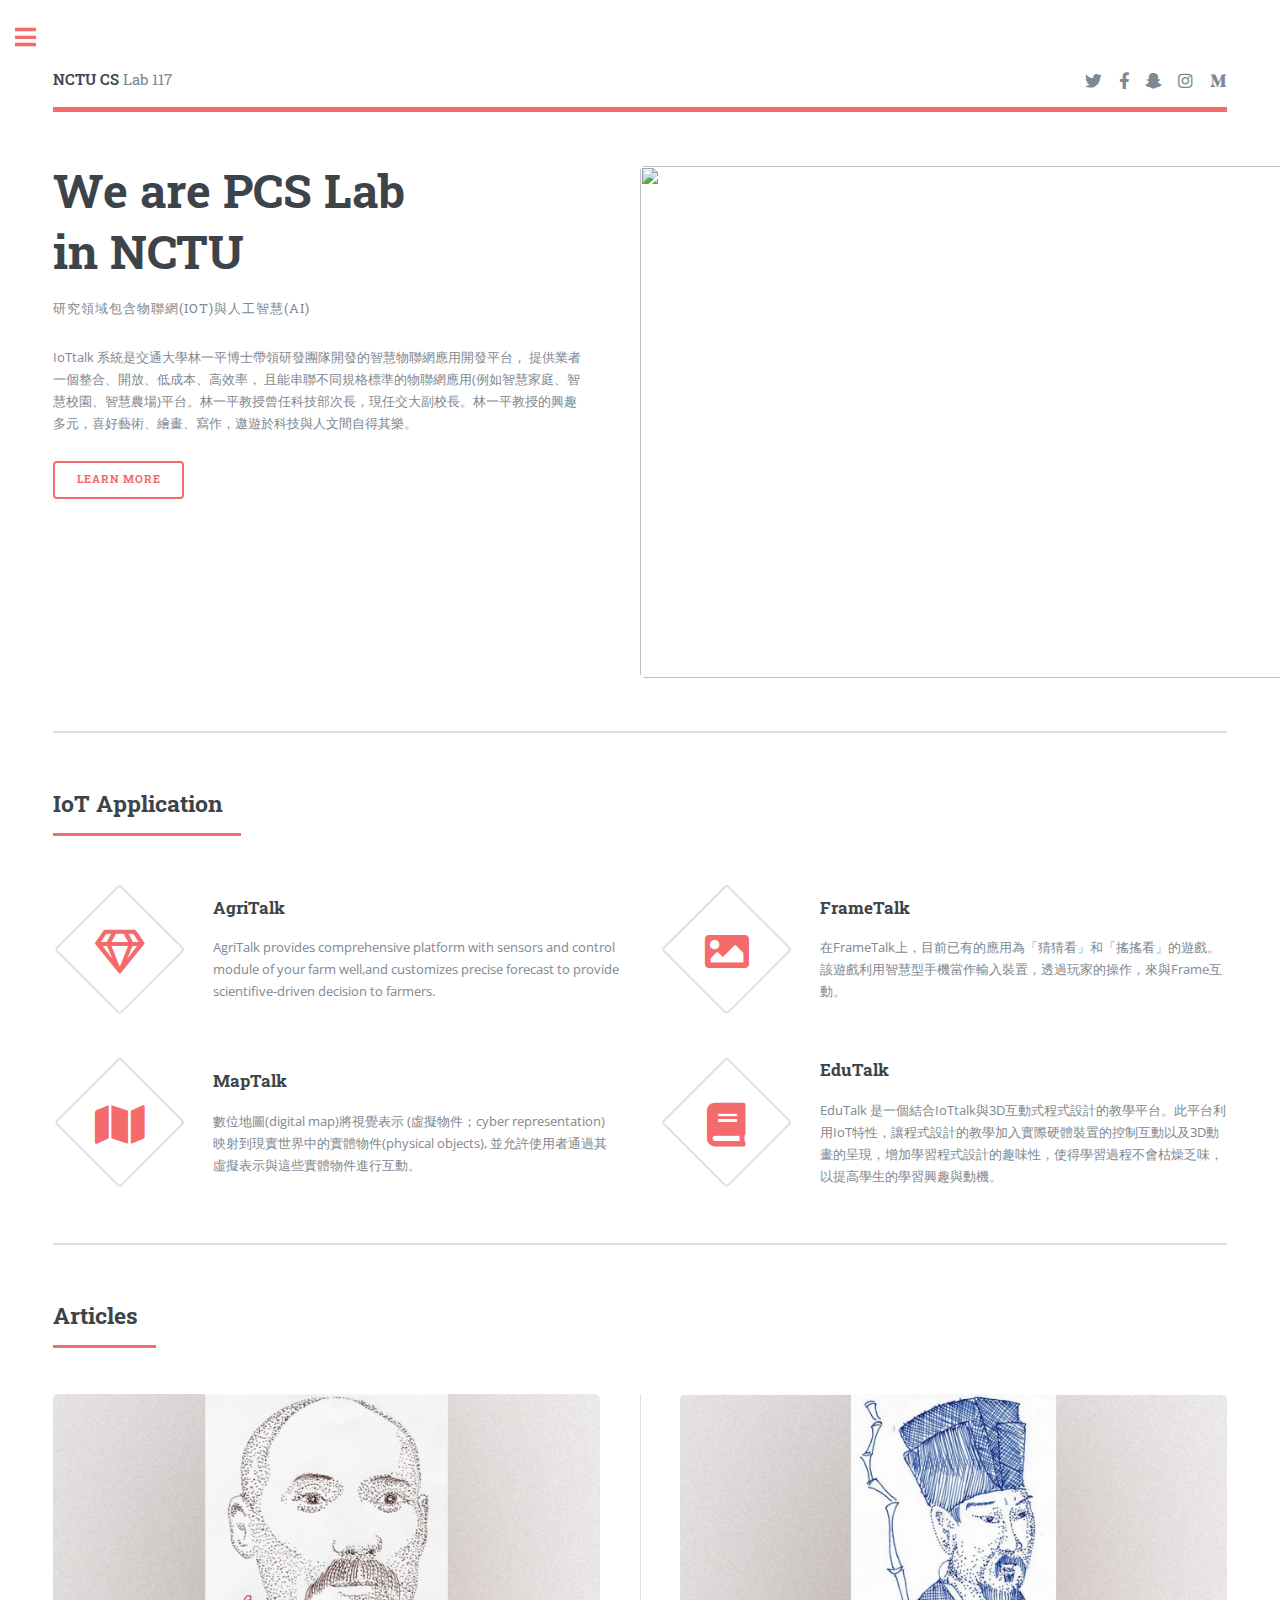
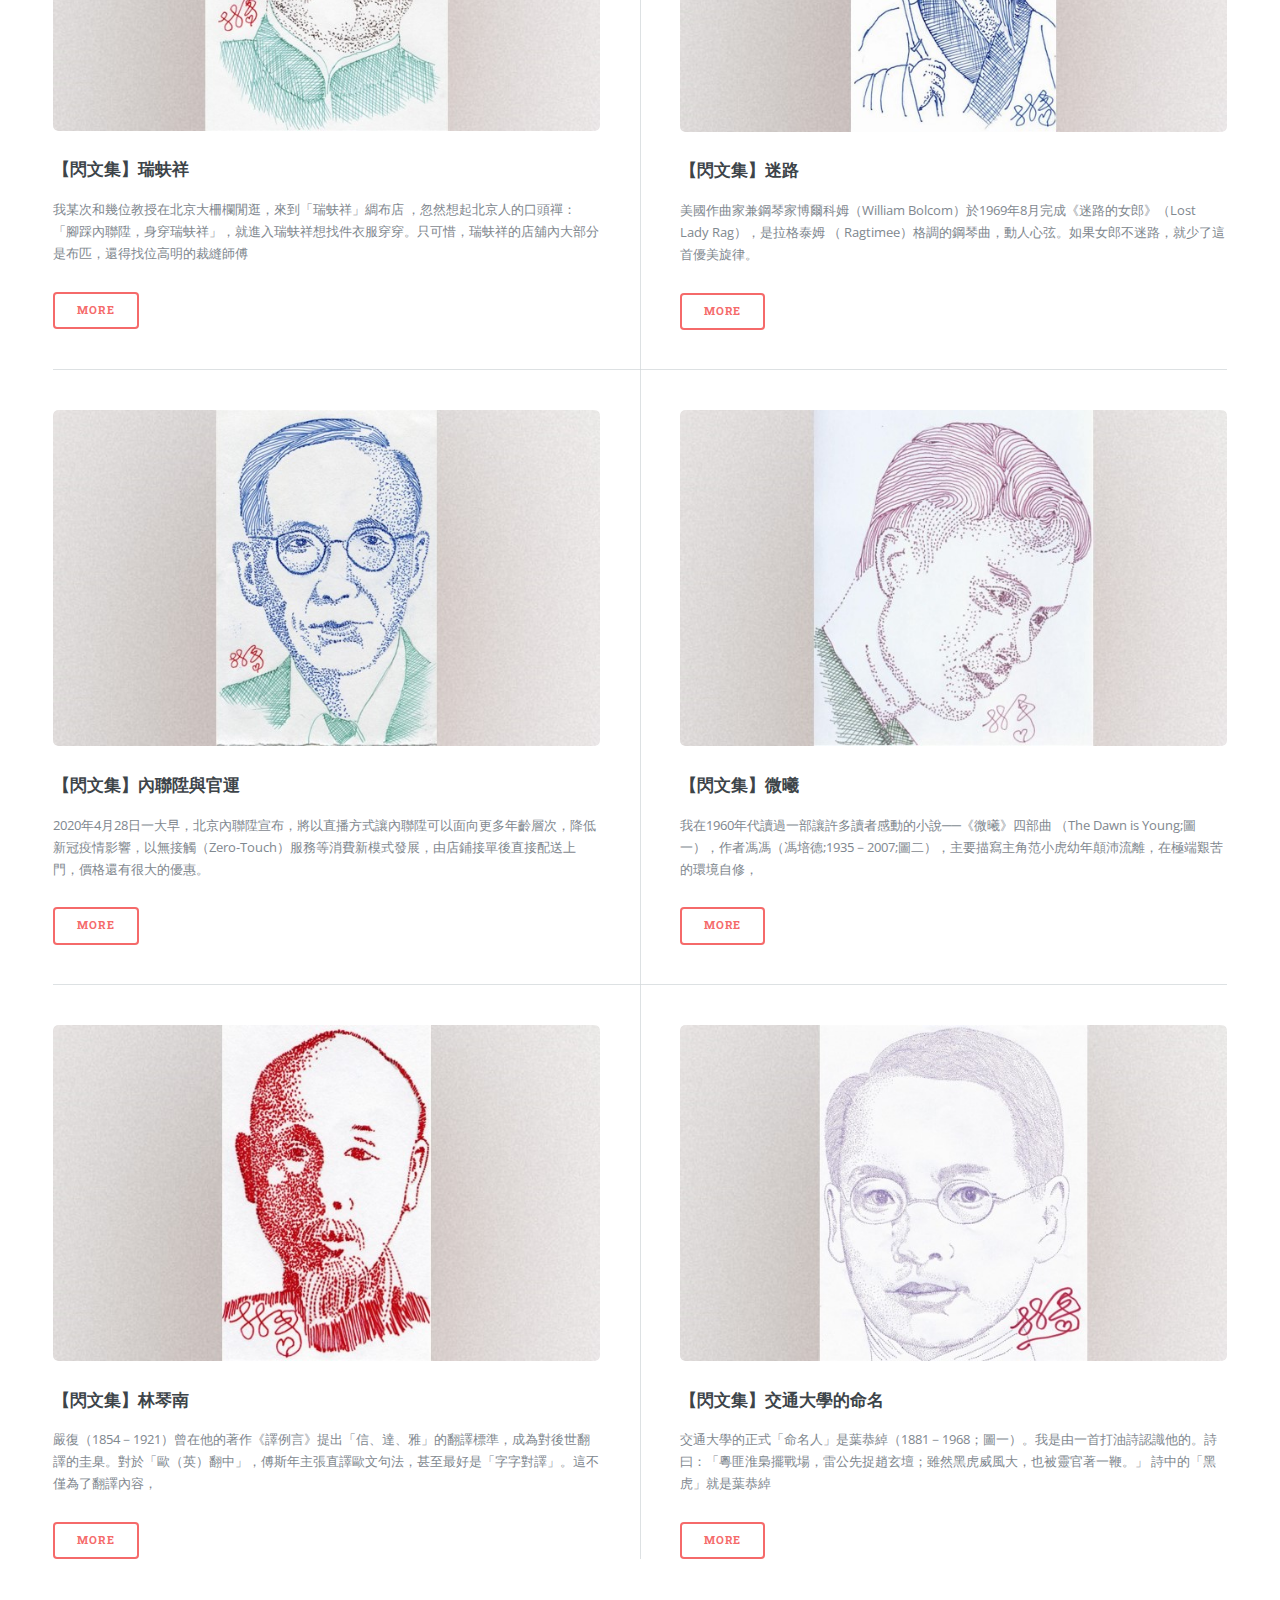
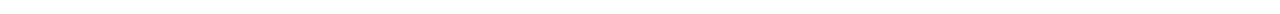
==== commit 0b177284: "demo" ====
--- a/html5up-editorial/index.html
+++ b/html5up-editorial/index.html
@@ -22,7 +22,7 @@
 
 							<!-- Header -->
 								<header id="header">
-									<a href="index.html" class="logo"><strong>交大資工</strong> 117實驗室</a>
+									<a href="index.html" class="logo"><strong>NCTU CS</strong> Lab 117</a>
 									<ul class="icons">
 										<li><a href="#" class="icon brands fa-twitter"><span class="label">Twitter</span></a></li>
 										<li><a href="#" class="icon brands fa-facebook-f"><span class="label">Facebook</span></a></li>
@@ -47,7 +47,7 @@
 									</div>
 									<span class="image object">
 										<!--img src="images/pic10.jpg" style="width:736px;height:512px" alt="" /-->
-										<img src="images/liny.jpg" style="width:736px;height:512px" alt="" />
+										<img src="images/home.jpg" style="width:736px;height:512px" alt="" />
 									</span>
 								</section>
 
@@ -60,8 +60,8 @@
 										<article>
 											<span class="icon fa-gem"></span>
 											<div class="content">
-												<h3>Portitor ullamcorper</h3>
-												<p>Aenean ornare velit lacus, ac varius enim lorem ullamcorper dolore. Proin aliquam facilisis ante interdum. Sed nulla amet lorem feugiat tempus aliquam.</p>
+												<h3>AgriTalk</h3>
+												<p>AgriTalk provides comprehensive platform with sensors and control module of your farm well,and customizes precise forecast to provide scientifive-driven decision to farmers.</p>
 											</div>
 										</article>
 										<article>
@@ -79,23 +79,23 @@
 											</div>
 										</article>
 										<article>
-											<span class="icon solid fa-signal"></span>
-											<div class="content">
-												<h3>Sed magna finibus</h3>
-												<p>Aenean ornare velit lacus, ac varius enim lorem ullamcorper dolore. Proin aliquam facilisis ante interdum. Sed nulla amet lorem feugiat tempus aliquam.</p>
-											</div>
-										</article>
-									</div>
-								</section>
-
-							<!-- Section -->
-								<section>
-									<header class="major">
-										<h2>文章專欄</h2>
+											<span class="icon solid fa-book"></span>
+											<div class="content">
+												<h3>EduTalk</h3>
+												<p>EduTalk 是一個結合IoTtalk與3D互動式程式設計的教學平台。此平台利用IoT特性，讓程式設計的教學加入實際硬體裝置的控制互動以及3D動畫的呈現，增加學習程式設計的趣味性，使得學習過程不會枯燥乏味，以提高學生的學習興趣與動機。</p>
+											</div>
+										</article>
+									</div>
+								</section>
+
+							<!-- Section -->
+								<section>
+									<header class="major">
+										<h2>Articles</h2>
 									</header>
 									<div class="posts">
 										<article>
-											<a href="https://www.merit-times.com.tw/NewsPage.aspx?unid=592078" class="image"><img src="images/article1.jpg" alt="" /></a>
+											<a href="https://www.merit-times.com.tw/NewsPage.aspx?unid=592078" class="image"><img src="images/articles/article1.jpg" alt="" /></a>
 											<h3>【閃文集】瑞蚨祥</h3>
 											<p>我某次和幾位教授在北京大柵欄閒逛，來到「瑞蚨祥」綢布店 ，忽然想起北京人的口頭禪：「腳踩內聯陞，身穿瑞蚨祥」，就進入瑞蚨祥想找件衣服穿穿。只可惜，瑞蚨祥的店舖內大部分是布匹，還得找位高明的裁縫師傅</p>
 											<ul class="actions">
@@ -103,7 +103,7 @@
 											</ul>
 										</article>
 										<article>
-											<a href="https://www.merit-times.com.tw/NewsPage.aspx?unid=591292" class="image"><img src="images/article2.jpg" alt="" /></a>
+											<a href="https://www.merit-times.com.tw/NewsPage.aspx?unid=591292" class="image"><img src="images/articles/article2.jpg" alt="" /></a>
 											<h3>【閃文集】迷路</h3>
 											<p>美國作曲家兼鋼琴家博爾科姆（William Bolcom）於1969年8月完成《迷路的女郎》（Lost Lady Rag），是拉格泰姆 （ Ragtimee）格調的鋼琴曲，動人心弦。如果女郎不迷路，就少了這首優美旋律。</p>
 											<ul class="actions">
@@ -111,7 +111,7 @@
 											</ul>
 										</article>
 										<article>
-											<a href="https://www.merit-times.com.tw/NewsPage.aspx?unid=590619" class="image"><img src="images/article3.jpg" alt="" /></a>
+											<a href="https://www.merit-times.com.tw/NewsPage.aspx?unid=590619" class="image"><img src="images/articles/article3.jpg" alt="" /></a>
 											<h3>【閃文集】內聯陞與官運</h3>
 											<p>2020年4月28日一大早，北京內聯陞宣布，將以直播方式讓內聯陞可以面向更多年齡層次，降低新冠疫情影響，以無接觸（Zero-Touch）服務等消費新模式發展，由店鋪接單後直接配送上門，價格還有很大的優惠。</p>
 											<ul class="actions">
@@ -119,7 +119,7 @@
 											</ul>
 										</article>
 										<article>
-											<a href="https://www.merit-times.com.tw/NewsPage.aspx?unid=589877" class="image"><img src="images/article4.jpg" alt="" /></a>
+											<a href="https://www.merit-times.com.tw/NewsPage.aspx?unid=589877" class="image"><img src="images/articles/article4.jpg" alt="" /></a>
 											<h3>【閃文集】微曦</h3>
 											<p>我在1960年代讀過一部讓許多讀者感動的小說──《微曦》四部曲 （The Dawn is Young;圖一），作者馮馮（馮培德;1935－2007;圖二），主要描寫主角范小虎幼年顛沛流離，在極端艱苦的環境自修，</p>
 											<ul class="actions">
@@ -127,7 +127,7 @@
 											</ul>
 										</article>
 										<article>
-											<a href="https://www.merit-times.com.tw/NewsPage.aspx?unid=589188" class="image"><img src="images/article5.jpg" alt="" /></a>
+											<a href="https://www.merit-times.com.tw/NewsPage.aspx?unid=589188" class="image"><img src="images/articles/article5.jpg" alt="" /></a>
 											<h3>【閃文集】林琴南</h3>
 											<p>嚴復（1854－1921）曾在他的著作《譯例言》提出「信、達、雅」的翻譯標準，成為對後世翻譯的圭臬。對於「歐（英）翻中」，傅斯年主張直譯歐文句法，甚至最好是「字字對譯」。這不僅為了翻譯內容，</p>
 											<ul class="actions">
@@ -135,7 +135,7 @@
 											</ul>
 										</article>
 										<article>
-											<a href="https://www.merit-times.com.tw/NewsPage.aspx?unid=588358" class="image"><img src="images/article6.jpg" alt="" /></a>
+											<a href="https://www.merit-times.com.tw/NewsPage.aspx?unid=588358" class="image"><img src="images/articles/article6.jpg" alt="" /></a>
 											<h3>【閃文集】交通大學的命名</h3>
 											<p>交通大學的正式「命名人」是葉恭綽（1881－1968；圖一）。我是由一首打油詩認識他的。詩曰：「粵匪淮梟擺戰場，雷公先捉趙玄壇；雖然黑虎威風大，也被靈官著一鞭。」 詩中的「黑虎」就是葉恭綽</p>
 											<ul class="actions">
@@ -166,7 +166,7 @@
 									</header>
 									<ul>
 										<li><a href="index.html">Homepage</a></li>
-										<li><a href="generic.html">Generic</a></li>
+										<li><a href="professor.html">Professor</a></li>
 										<li><a href="elements.html">Elements</a></li>
 										<li>
 											<span class="opener">Submenu</span>
@@ -197,20 +197,20 @@
 							<!-- Section -->
 								<section>
 									<header class="major">
-										<h2>Ante interdum</h2>
+										<h2>News</h2>
 									</header>
 									<div class="mini-posts">
 										<article>
-											<a href="#" class="image"><img src="images/pic07.jpg" alt="" /></a>
-											<p>Aenean ornare velit lacus, ac varius enim lorem ullamcorper dolore aliquam.</p>
-										</article>
-										<article>
-											<a href="#" class="image"><img src="images/pic08.jpg" alt="" /></a>
-											<p>Aenean ornare velit lacus, ac varius enim lorem ullamcorper dolore aliquam.</p>
-										</article>
-										<article>
-											<a href="#" class="image"><img src="images/pic09.jpg" alt="" /></a>
-											<p>Aenean ornare velit lacus, ac varius enim lorem ullamcorper dolore aliquam.</p>
+											<a href="#" class="image"><img src="images/news/new1.jpg" alt="" /></a>
+											<p>恭賀! 徐大賢、胡育旋、陳瑩穎，獲得交大資工碩士學位</p>
+										</article>
+										<article>
+											<a href="#" class="image"><img src="images/news/new2.jpg" alt="" /></a>
+											<p>恭賀! 曾浤鈞，取得交大資工博士學位</p>
+										</article>
+										<article>
+											<a href="#" class="image"><img src="images/news/new3.jpg" alt="" /></a>
+											<p>恭賀! 廖俊凱，通過博士班資格考</p>
 										</article>
 									</div>
 									<ul class="actions">
